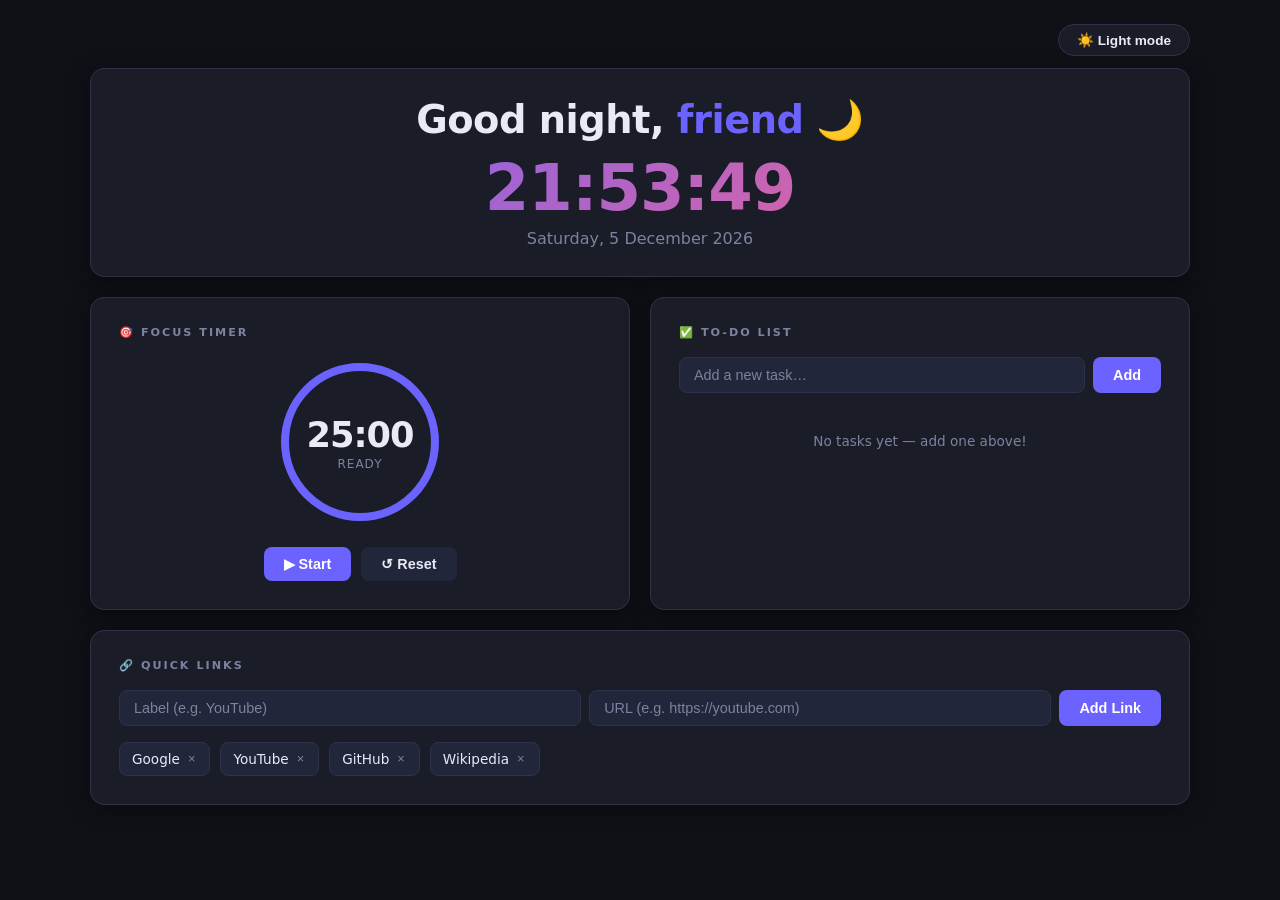
==== dashboard.html @ 4902b8ce "first commit" ====
<!DOCTYPE html>
<html lang="en">
<head>
  <meta charset="UTF-8" />
  <meta name="viewport" content="width=device-width, initial-scale=1.0" />
  <title>My Dashboard</title>
  <style>
    /* ─── Reset & Base ──────────────────────────────────────────── */
    *, *::before, *::after { box-sizing: border-box; margin: 0; padding: 0; }

    /* ─── Dark theme (default) ──────────────────────────────────── */
    :root {
      --bg:        #0f1117;
      --surface:   #1a1d27;
      --surface2:  #22263a;
      --border:    #2e3248;
      --accent:    #6c63ff;
      --accent2:   #ff6584;
      --text:      #e8eaf6;
      --text-mute: #7c82a0;
      --done:      #4caf50;
      --radius:    14px;
      --shadow:    0 4px 24px rgba(0,0,0,.45);
    }

    /* ─── Light theme ───────────────────────────────────────────── */
    [data-theme="light"] {
      --bg:        #f0f4f8;
      --surface:   #ffffff;
      --surface2:  #e8edf5;
      --border:    #d1d9e6;
      --accent:    #6c63ff;
      --accent2:   #ff6584;
      --text:      #1a202c;
      --text-mute: #718096;
      --done:      #38a169;
      --shadow:    0 4px 24px rgba(0,0,0,.10);
    }

    body {
      font-family: 'Segoe UI', system-ui, sans-serif;
      background: var(--bg);
      color: var(--text);
      min-height: 100vh;
      padding: 24px 16px 48px;
      transition: background .3s ease, color .3s ease;
    }

    /* ─── Layout ────────────────────────────────────────────────── */
    .grid {
      max-width: 1100px;
      margin: 0 auto;
      display: grid;
      grid-template-columns: 1fr 1fr;
      grid-template-rows: auto auto auto;
      gap: 20px;
    }

    /* ─── Theme Toggle Button ───────────────────────────────────── */
    .theme-toggle {
      display: flex;
      justify-content: flex-end;
      max-width: 1100px;
      margin: 0 auto 12px;
    }

    #btn-theme {
      cursor: pointer;
      background: var(--surface);
      border: 1px solid var(--border);
      border-radius: 999px;
      padding: 7px 18px;
      font-size: .85rem;
      font-weight: 600;
      color: var(--text);
      display: flex;
      align-items: center;
      gap: 7px;
      transition: background .2s, border-color .2s, color .2s;
    }

    #btn-theme:hover {
      border-color: var(--accent);
      color: var(--accent);
    }

    .card {
      background: var(--surface);
      border: 1px solid var(--border);
      border-radius: var(--radius);
      padding: 28px;
      box-shadow: var(--shadow);
      transition: background .3s ease, border-color .3s ease, box-shadow .3s ease;
    }

    /* greeting spans full width */
    .card--greeting { grid-column: 1 / -1; text-align: center; }

    /* links spans full width */
    .card--links { grid-column: 1 / -1; }

    /* ─── Greeting ──────────────────────────────────────────────── */
    #greeting-text {
      font-size: clamp(1.6rem, 4vw, 2.4rem);
      font-weight: 700;
      letter-spacing: -.5px;
    }

    #greeting-text span { color: var(--accent); }

    #time-display {
      font-size: clamp(2.4rem, 6vw, 4rem);
      font-weight: 800;
      letter-spacing: -1px;
      margin: 8px 0 4px;
      background: linear-gradient(135deg, var(--accent), var(--accent2));
      -webkit-background-clip: text;
      -webkit-text-fill-color: transparent;
      background-clip: text;
    }

    #date-display {
      font-size: 1rem;
      color: var(--text-mute);
    }

    /* ─── Focus Timer ───────────────────────────────────────────── */
    .card__title {
      font-size: .7rem;
      font-weight: 700;
      letter-spacing: 2px;
      text-transform: uppercase;
      color: var(--text-mute);
      margin-bottom: 18px;
    }

    .timer-ring {
      position: relative;
      width: 170px;
      height: 170px;
      margin: 0 auto 20px;
    }

    .timer-ring svg {
      transform: rotate(-90deg);
      width: 170px;
      height: 170px;
    }

    .timer-ring__bg { fill: none; stroke: var(--surface2); stroke-width: 8; }

    .timer-ring__progress {
      fill: none;
      stroke: var(--accent);
      stroke-width: 8;
      stroke-linecap: round;
      stroke-dasharray: 471;   /* 2π × 75 */
      stroke-dashoffset: 0;
      transition: stroke-dashoffset .5s linear, stroke .3s;
    }

    .timer-ring__label {
      position: absolute;
      inset: 0;
      display: flex;
      flex-direction: column;
      align-items: center;
      justify-content: center;
      gap: 2px;
    }

    #timer-display {
      font-size: 2.2rem;
      font-weight: 800;
      letter-spacing: -1px;
    }

    #timer-status {
      font-size: .75rem;
      color: var(--text-mute);
      letter-spacing: 1px;
      text-transform: uppercase;
    }

    .timer-btns {
      display: flex;
      gap: 10px;
      justify-content: center;
    }

    /* ─── Buttons ───────────────────────────────────────────────── */
    .btn {
      cursor: pointer;
      border: none;
      border-radius: 8px;
      padding: 9px 20px;
      font-size: .9rem;
      font-weight: 600;
      transition: opacity .15s, transform .1s;
    }
    .btn:active { transform: scale(.96); }
    .btn:hover  { opacity: .88; }

    .btn--primary { background: var(--accent); color: #fff; }
    .btn--ghost   { background: var(--surface2); color: var(--text); }
    .btn--danger  { background: #3a1f2e; color: var(--accent2); }

    /* ─── To-Do ─────────────────────────────────────────────────── */
    .todo-input-row {
      display: flex;
      gap: 8px;
      margin-bottom: 16px;
    }

    .input {
      flex: 1;
      background: var(--surface2);
      border: 1px solid var(--border);
      border-radius: 8px;
      padding: 9px 14px;
      color: var(--text);
      font-size: .9rem;
      outline: none;
      transition: border-color .2s, background .3s, color .3s;
    }
    .input:focus { border-color: var(--accent); }
    .input::placeholder { color: var(--text-mute); }

    #todo-list { list-style: none; display: flex; flex-direction: column; gap: 8px; }

    .todo-item {
      display: flex;
      align-items: center;
      gap: 10px;
      background: var(--surface2);
      border: 1px solid var(--border);
      border-radius: 8px;
      padding: 10px 12px;
      transition: opacity .2s, background .3s, border-color .3s;
    }

    .todo-item.done { opacity: .55; }

    .todo-cb {
      appearance: none;
      width: 18px; height: 18px;
      border: 2px solid var(--border);
      border-radius: 50%;
      cursor: pointer;
      flex-shrink: 0;
      transition: background .2s, border-color .2s;
      position: relative;
    }

    .todo-cb:checked {
      background: var(--done);
      border-color: var(--done);
    }
    .todo-cb:checked::after {
      content: '✓';
      position: absolute;
      top: 50%; left: 50%;
      transform: translate(-50%,-52%);
      font-size: 11px;
      color: #fff;
    }

    .todo-text {
      flex: 1;
      font-size: .9rem;
      word-break: break-word;
    }

    .done .todo-text { text-decoration: line-through; color: var(--text-mute); }

    .todo-edit-input {
      flex: 1;
      background: transparent;
      border: none;
      border-bottom: 1px solid var(--accent);
      color: var(--text);
      font-size: .9rem;
      outline: none;
      padding: 2px 4px;
    }

    .todo-actions { display: flex; gap: 6px; }

    .icon-btn {
      background: none;
      border: none;
      cursor: pointer;
      color: var(--text-mute);
      padding: 3px 5px;
      border-radius: 5px;
      font-size: .95rem;
      transition: color .15s, background .15s;
    }
    .icon-btn:hover { color: var(--text); background: var(--border); }
    .icon-btn.delete:hover { color: var(--accent2); }

    .todo-empty {
      text-align: center;
      color: var(--text-mute);
      font-size: .85rem;
      padding: 24px 0;
    }

    /* ─── Quick Links ───────────────────────────────────────────── */
    .links-add-row {
      display: flex;
      gap: 8px;
      flex-wrap: wrap;
      margin-bottom: 16px;
    }

    .links-add-row .input { min-width: 120px; }

    #links-grid {
      display: flex;
      flex-wrap: wrap;
      gap: 10px;
    }

    .link-chip {
      display: flex;
      align-items: center;
      gap: 6px;
      background: var(--surface2);
      border: 1px solid var(--border);
      border-radius: 8px;
      padding: 8px 12px;
      text-decoration: none;
      color: var(--text);
      font-size: .85rem;
      font-weight: 500;
      transition: border-color .2s, background .2s, color .3s;
      max-width: 180px;
    }

    .link-chip:hover { border-color: var(--accent); background: var(--surface); }

    .link-chip img {
      width: 16px; height: 16px;
      border-radius: 3px;
      flex-shrink: 0;
    }

    .link-chip span { overflow: hidden; text-overflow: ellipsis; white-space: nowrap; }

    .link-chip .del-link {
      margin-left: auto;
      background: none;
      border: none;
      color: var(--text-mute);
      cursor: pointer;
      font-size: .8rem;
      padding: 0 2px;
      border-radius: 3px;
      line-height: 1;
      flex-shrink: 0;
      transition: color .15s;
    }
    .link-chip .del-link:hover { color: var(--accent2); }

    .links-empty {
      color: var(--text-mute);
      font-size: .85rem;
    }

    /* ─── Responsive ────────────────────────────────────────────── */
    @media (max-width: 640px) {
      .grid { grid-template-columns: 1fr; }
      .card--greeting, .card--links { grid-column: 1; }
    }
  </style>
</head>
<body>

<!-- ── THEME TOGGLE ───────────────────────────────────────────── -->
<div class="theme-toggle">
  <button id="btn-theme">🌙 Dark mode</button>
</div>

<div class="grid">

  <!-- ── GREETING ───────────────────────────────────────────────── -->
  <div class="card card--greeting">
    <div id="greeting-text">Good morning, <span>friend</span> 👋</div>
    <div id="time-display">00:00:00</div>
    <div id="date-display">Loading...</div>
  </div>

  <!-- ── FOCUS TIMER ────────────────────────────────────────────── -->
  <div class="card card--timer">
    <div class="card__title">🎯 Focus Timer</div>
    <div class="timer-ring">
      <svg viewBox="0 0 170 170">
        <circle class="timer-ring__bg"       cx="85" cy="85" r="75"/>
        <circle class="timer-ring__progress" cx="85" cy="85" r="75" id="timer-progress"/>
      </svg>
      <div class="timer-ring__label">
        <div id="timer-display">25:00</div>
        <div id="timer-status">ready</div>
      </div>
    </div>
    <div class="timer-btns">
      <button class="btn btn--primary" id="btn-start">▶ Start</button>
      <button class="btn btn--ghost"   id="btn-reset">↺ Reset</button>
    </div>
  </div>

  <!-- ── TO-DO LIST ─────────────────────────────────────────────── -->
  <div class="card card--todo">
    <div class="card__title">✅ To-Do List</div>
    <div class="todo-input-row">
      <input class="input" id="todo-input" type="text" placeholder="Add a new task…" maxlength="120"/>
      <button class="btn btn--primary" id="btn-add-todo">Add</button>
    </div>
    <ul id="todo-list"></ul>
  </div>

  <!-- ── QUICK LINKS ────────────────────────────────────────────── -->
  <div class="card card--links">
    <div class="card__title">🔗 Quick Links</div>
    <div class="links-add-row">
      <input class="input" id="link-name" type="text"  placeholder="Label (e.g. YouTube)" maxlength="30"/>
      <input class="input" id="link-url"  type="url"   placeholder="URL (e.g. https://youtube.com)"/>
      <button class="btn btn--primary" id="btn-add-link">Add Link</button>
    </div>
    <div id="links-grid"></div>
  </div>

</div>

<script>
/* ════════════════════════════════════════════════════════════════
   LIGHT / DARK MODE
════════════════════════════════════════════════════════════════ */
(function () {
  const THEME_KEY = 'dashboard_theme';
  const btn       = document.getElementById('btn-theme');
  const root      = document.documentElement;

  // Apply saved preference (default: dark)
  const saved = localStorage.getItem(THEME_KEY) || 'dark';
  applyTheme(saved);

  btn.addEventListener('click', () => {
    const next = root.getAttribute('data-theme') === 'light' ? 'dark' : 'light';
    applyTheme(next);
    localStorage.setItem(THEME_KEY, next);
  });

  function applyTheme(theme) {
    root.setAttribute('data-theme', theme);
    btn.textContent = theme === 'light' ? '🌙 Dark mode' : '☀️ Light mode';
  }
})();


/* ════════════════════════════════════════════════════════════════
   GREETING & CLOCK
════════════════════════════════════════════════════════════════ */
function updateClock() {
  const now  = new Date();
  const h    = now.getHours();
  const pad  = n => String(n).padStart(2, '0');

  // Time
  document.getElementById('time-display').textContent =
    `${pad(h)}:${pad(now.getMinutes())}:${pad(now.getSeconds())}`;

  // Date
  const days   = ['Sunday','Monday','Tuesday','Wednesday','Thursday','Friday','Saturday'];
  const months = ['January','February','March','April','May','June',
                  'July','August','September','October','November','December'];
  document.getElementById('date-display').textContent =
    `${days[now.getDay()]}, ${now.getDate()} ${months[now.getMonth()]} ${now.getFullYear()}`;

  // Greeting
  let emoji, label;
  if      (h >= 5  && h < 12) { emoji = '🌅'; label = 'Good morning'; }
  else if (h >= 12 && h < 17) { emoji = '☀️'; label = 'Good afternoon'; }
  else if (h >= 17 && h < 21) { emoji = '🌇'; label = 'Good evening'; }
  else                         { emoji = '🌙'; label = 'Good night'; }

  document.getElementById('greeting-text').innerHTML =
    `${label}, <span>friend</span> ${emoji}`;
}
updateClock();
setInterval(updateClock, 1000);


/* ════════════════════════════════════════════════════════════════
   FOCUS TIMER
════════════════════════════════════════════════════════════════ */
const FOCUS_MINUTES = 25;
const TOTAL_SECS    = FOCUS_MINUTES * 60;
const CIRCUMFERENCE = 2 * Math.PI * 75; // ≈ 471.24

let timerInterval = null;
let secondsLeft   = TOTAL_SECS;
let running       = false;

const displayEl   = document.getElementById('timer-display');
const statusEl    = document.getElementById('timer-status');
const progressEl  = document.getElementById('timer-progress');
const btnStart    = document.getElementById('btn-start');
const btnReset    = document.getElementById('btn-reset');

progressEl.style.strokeDasharray  = CIRCUMFERENCE;
progressEl.style.strokeDashoffset = 0;

function renderTimer() {
  const m   = Math.floor(secondsLeft / 60);
  const s   = secondsLeft % 60;
  displayEl.textContent = `${String(m).padStart(2,'0')}:${String(s).padStart(2,'0')}`;

  const fraction = secondsLeft / TOTAL_SECS;
  progressEl.style.strokeDashoffset = CIRCUMFERENCE * (1 - fraction);

  // colour shift: accent → accent2 as time runs out
  if (fraction > .5)       progressEl.style.stroke = 'var(--accent)';
  else if (fraction > .2)  progressEl.style.stroke = '#f0b429';
  else                     progressEl.style.stroke = 'var(--accent2)';
}

function startTimer() {
  if (secondsLeft === 0) return;
  running = true;
  btnStart.textContent = '⏸ Pause';
  statusEl.textContent = 'focusing…';

  timerInterval = setInterval(() => {
    if (secondsLeft <= 0) {
      clearInterval(timerInterval);
      timerInterval = null;
      running = false;
      statusEl.textContent = 'done! 🎉';
      btnStart.textContent = '▶ Start';
      return;
    }
    secondsLeft--;
    renderTimer();
  }, 1000);
}

function pauseTimer() {
  clearInterval(timerInterval);
  timerInterval = null;
  running = false;
  btnStart.textContent = '▶ Resume';
  statusEl.textContent = 'paused';
}

function resetTimer() {
  clearInterval(timerInterval);
  timerInterval = null;
  running = false;
  secondsLeft = TOTAL_SECS;
  btnStart.textContent = '▶ Start';
  statusEl.textContent = 'ready';
  renderTimer();
}

btnStart.addEventListener('click', () => {
  if (running) pauseTimer(); else startTimer();
});
btnReset.addEventListener('click', resetTimer);

renderTimer();


/* ════════════════════════════════════════════════════════════════
   TO-DO LIST
════════════════════════════════════════════════════════════════ */
const TODO_KEY = 'dashboard_todos';

function loadTodos() {
  try { return JSON.parse(localStorage.getItem(TODO_KEY)) || []; }
  catch { return []; }
}

function saveTodos(todos) {
  localStorage.setItem(TODO_KEY, JSON.stringify(todos));
}

function renderTodos() {
  const todos   = loadTodos();
  const listEl  = document.getElementById('todo-list');
  listEl.innerHTML = '';

  if (todos.length === 0) {
    listEl.innerHTML = '<div class="todo-empty">No tasks yet — add one above!</div>';
    return;
  }

  todos.forEach((todo, idx) => {
    const li = document.createElement('li');
    li.className = 'todo-item' + (todo.done ? ' done' : '');

    // Checkbox
    const cb = document.createElement('input');
    cb.type = 'checkbox';
    cb.className = 'todo-cb';
    cb.checked = todo.done;
    cb.addEventListener('change', () => toggleTodo(idx));

    // Text span
    const span = document.createElement('span');
    span.className = 'todo-text';
    span.textContent = todo.text;

    // Actions
    const actions = document.createElement('div');
    actions.className = 'todo-actions';

    const editBtn = document.createElement('button');
    editBtn.className = 'icon-btn';
    editBtn.title = 'Edit';
    editBtn.textContent = '✏️';
    editBtn.addEventListener('click', () => startEdit(idx, li, span));

    const delBtn = document.createElement('button');
    delBtn.className = 'icon-btn delete';
    delBtn.title = 'Delete';
    delBtn.textContent = '🗑';
    delBtn.addEventListener('click', () => deleteTodo(idx));

    actions.appendChild(editBtn);
    actions.appendChild(delBtn);
    li.appendChild(cb);
    li.appendChild(span);
    li.appendChild(actions);
    listEl.appendChild(li);
  });
}

function addTodo() {
  const input = document.getElementById('todo-input');
  const text  = input.value.trim();
  if (!text) return;
  const todos = loadTodos();
  todos.push({ text, done: false });
  saveTodos(todos);
  input.value = '';
  renderTodos();
}

function toggleTodo(idx) {
  const todos = loadTodos();
  todos[idx].done = !todos[idx].done;
  saveTodos(todos);
  renderTodos();
}

function deleteTodo(idx) {
  const todos = loadTodos();
  todos.splice(idx, 1);
  saveTodos(todos);
  renderTodos();
}

function startEdit(idx, li, span) {
  const todos    = loadTodos();
  const editInput = document.createElement('input');
  editInput.type      = 'text';
  editInput.className = 'todo-edit-input';
  editInput.value     = todos[idx].text;
  editInput.maxLength = 120;

  li.replaceChild(editInput, span);
  editInput.focus();

  function commitEdit() {
    const val = editInput.value.trim();
    if (val) {
      todos[idx].text = val;
      saveTodos(todos);
    }
    renderTodos();
  }

  editInput.addEventListener('blur',  commitEdit);
  editInput.addEventListener('keydown', e => {
    if (e.key === 'Enter')  commitEdit();
    if (e.key === 'Escape') renderTodos();
  });
}

document.getElementById('btn-add-todo').addEventListener('click', addTodo);
document.getElementById('todo-input').addEventListener('keydown', e => {
  if (e.key === 'Enter') addTodo();
});

renderTodos();


/* ════════════════════════════════════════════════════════════════
   QUICK LINKS
════════════════════════════════════════════════════════════════ */
const LINKS_KEY = 'dashboard_links';

// Default links on first load
const DEFAULT_LINKS = [
  { name: 'Google',    url: 'https://google.com' },
  { name: 'YouTube',   url: 'https://youtube.com' },
  { name: 'GitHub',    url: 'https://github.com' },
  { name: 'Wikipedia', url: 'https://wikipedia.org' },
];

function loadLinks() {
  try {
    const stored = JSON.parse(localStorage.getItem(LINKS_KEY));
    if (stored) return stored;
    // seed defaults on first use
    localStorage.setItem(LINKS_KEY, JSON.stringify(DEFAULT_LINKS));
    return DEFAULT_LINKS;
  } catch { return []; }
}

function saveLinks(links) {
  localStorage.setItem(LINKS_KEY, JSON.stringify(links));
}

function faviconUrl(url) {
  try {
    const origin = new URL(url).origin;
    return `https://www.google.com/s2/favicons?sz=32&domain_url=${encodeURIComponent(origin)}`;
  } catch { return ''; }
}

function renderLinks() {
  const links  = loadLinks();
  const grid   = document.getElementById('links-grid');
  grid.innerHTML = '';

  if (links.length === 0) {
    grid.innerHTML = '<span class="links-empty">No links yet — add one above!</span>';
    return;
  }

  links.forEach((link, idx) => {
    const a = document.createElement('a');
    a.className  = 'link-chip';
    a.href       = link.url;
    a.target     = '_blank';
    a.rel        = 'noopener noreferrer';

    const favicon = document.createElement('img');
    favicon.src   = faviconUrl(link.url);
    favicon.alt   = '';
    favicon.onerror = () => { favicon.style.display = 'none'; };

    const label = document.createElement('span');
    label.textContent = link.name;

    const del = document.createElement('button');
    del.className   = 'del-link';
    del.title       = 'Remove link';
    del.textContent = '×';
    del.addEventListener('click', e => {
      e.preventDefault();
      e.stopPropagation();
      deleteLink(idx);
    });

    a.appendChild(favicon);
    a.appendChild(label);
    a.appendChild(del);
    grid.appendChild(a);
  });
}

function addLink() {
  const nameEl = document.getElementById('link-name');
  const urlEl  = document.getElementById('link-url');
  let   name   = nameEl.value.trim();
  let   url    = urlEl.value.trim();

  if (!url) return;

  // auto-prepend https:// if missing
  if (!/^https?:\/\//i.test(url)) url = 'https://' + url;

  // validate URL
  try { new URL(url); } catch { urlEl.focus(); return; }

  if (!name) {
    try { name = new URL(url).hostname.replace(/^www\./, ''); }
    catch { name = url; }
  }

  const links = loadLinks();
  links.push({ name, url });
  saveLinks(links);
  nameEl.value = '';
  urlEl.value  = '';
  renderLinks();
}

function deleteLink(idx) {
  const links = loadLinks();
  links.splice(idx, 1);
  saveLinks(links);
  renderLinks();
}

document.getElementById('btn-add-link').addEventListener('click', addLink);
document.getElementById('link-url').addEventListener('keydown', e => {
  if (e.key === 'Enter') addLink();
});

renderLinks();
</script>
</body>
</html>
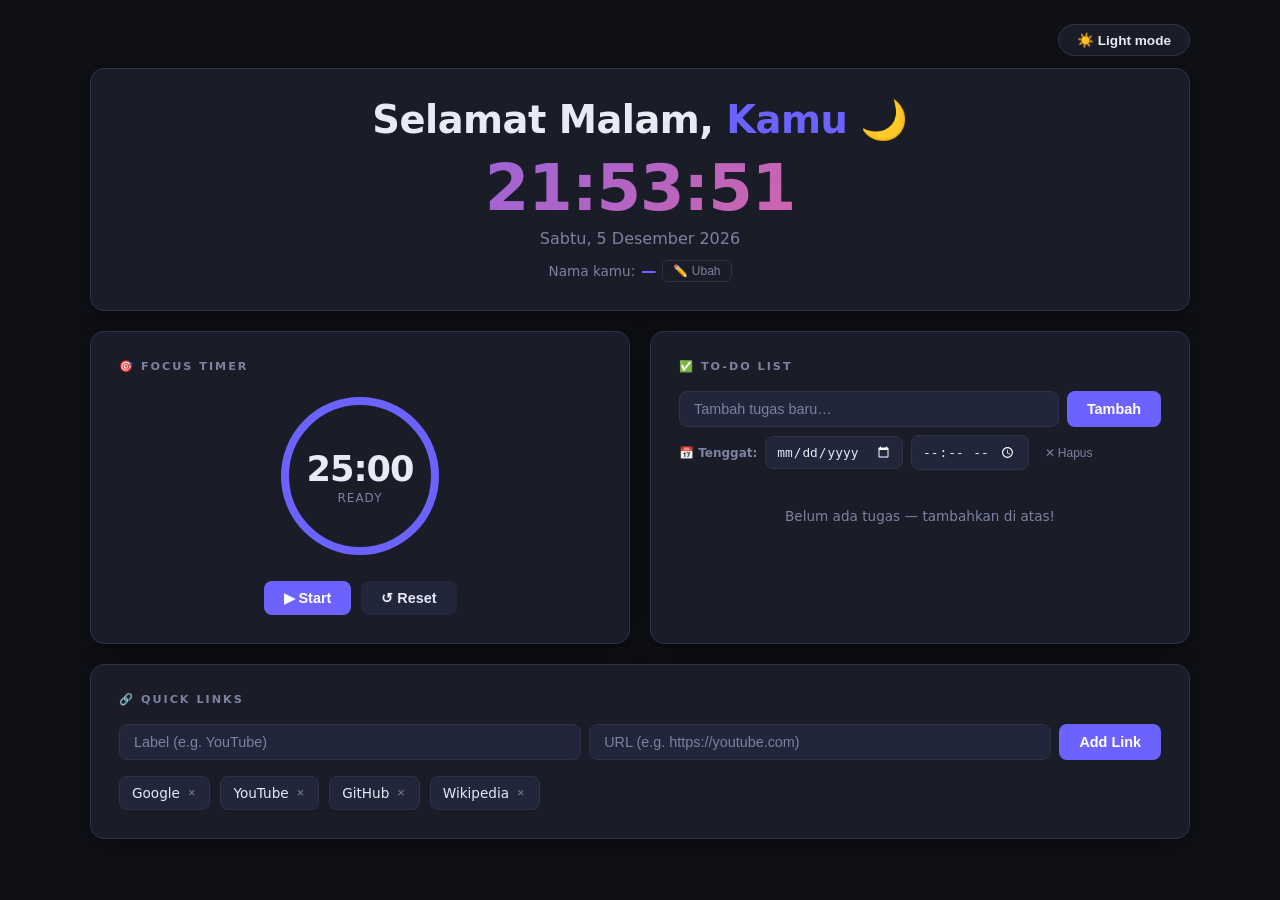
==== commit 4f3a37b9: "Add files via upload" ====
--- a/dashboard.html
+++ b/dashboard.html
@@ -108,6 +108,100 @@
 
     #greeting-text span { color: var(--accent); }
 
+    /* ─── Name editor ───────────────────────────────────────────── */
+    #name-edit-area {
+      display: flex;
+      align-items: center;
+      justify-content: center;
+      gap: 8px;
+      margin-top: 12px;
+      flex-wrap: wrap;
+    }
+
+    #name-display-wrap {
+      display: inline-flex;
+      align-items: center;
+      gap: 6px;
+      font-size: .85rem;
+      color: var(--text-mute);
+    }
+
+    #name-display-wrap strong {
+      color: var(--accent);
+      font-size: .95rem;
+    }
+
+    #btn-edit-name {
+      background: none;
+      border: 1px solid var(--border);
+      border-radius: 6px;
+      color: var(--text-mute);
+      font-size: .75rem;
+      padding: 3px 10px;
+      cursor: pointer;
+      transition: border-color .2s, color .2s;
+    }
+
+    #btn-edit-name:hover {
+      border-color: var(--accent);
+      color: var(--accent);
+    }
+
+    #name-form {
+      display: none;
+      align-items: center;
+      gap: 8px;
+      flex-wrap: wrap;
+      justify-content: center;
+    }
+
+    #name-form.visible { display: flex; }
+
+    #name-input-field {
+      background: var(--surface2);
+      border: 1px solid var(--accent);
+      border-radius: 8px;
+      padding: 7px 14px;
+      color: var(--text);
+      font-size: .9rem;
+      outline: none;
+      width: 200px;
+      transition: background .3s, color .3s;
+    }
+
+    #name-input-field::placeholder { color: var(--text-mute); }
+
+    #btn-save-name {
+      background: var(--accent);
+      border: none;
+      border-radius: 8px;
+      color: #fff;
+      padding: 7px 16px;
+      font-size: .85rem;
+      font-weight: 600;
+      cursor: pointer;
+      transition: opacity .15s;
+    }
+
+    #btn-save-name:hover { opacity: .85; }
+
+    #btn-cancel-name {
+      background: var(--surface2);
+      border: 1px solid var(--border);
+      border-radius: 8px;
+      color: var(--text-mute);
+      padding: 7px 14px;
+      font-size: .85rem;
+      font-weight: 600;
+      cursor: pointer;
+      transition: border-color .2s, color .2s;
+    }
+
+    #btn-cancel-name:hover {
+      border-color: var(--accent2);
+      color: var(--accent2);
+    }
+
     #time-display {
       font-size: clamp(2.4rem, 6vw, 4rem);
       font-weight: 800;
@@ -209,8 +303,55 @@
     .todo-input-row {
       display: flex;
       gap: 8px;
-      margin-bottom: 16px;
-    }
+      margin-bottom: 8px;
+    }
+
+    /* Baris tanggal & waktu di bawah input utama */
+    .todo-datetime-row {
+      display: flex;
+      gap: 8px;
+      align-items: center;
+      margin-bottom: 14px;
+      flex-wrap: wrap;
+    }
+
+    .todo-datetime-row label {
+      font-size: .75rem;
+      color: var(--text-mute);
+      font-weight: 600;
+      white-space: nowrap;
+    }
+
+    .input-date, .input-time {
+      background: var(--surface2);
+      border: 1px solid var(--border);
+      border-radius: 8px;
+      padding: 7px 10px;
+      color: var(--text);
+      font-size: .8rem;
+      outline: none;
+      cursor: pointer;
+      transition: border-color .2s, background .3s, color .3s;
+      /* Chromium date picker color fix */
+      color-scheme: dark;
+    }
+    [data-theme="light"] .input-date,
+    [data-theme="light"] .input-time { color-scheme: light; }
+
+    .input-date:focus, .input-time:focus { border-color: var(--accent); }
+
+    .btn-clear-dt {
+      background: none;
+      border: none;
+      color: var(--text-mute);
+      font-size: .75rem;
+      cursor: pointer;
+      padding: 4px 8px;
+      border-radius: 6px;
+      transition: color .15s, background .15s;
+      white-space: nowrap;
+    }
+    .btn-clear-dt:hover { color: var(--accent2); background: rgba(255,101,132,.1); }
 
     .input {
       flex: 1;
@@ -304,6 +445,74 @@
       color: var(--text-mute);
       font-size: .85rem;
       padding: 24px 0;
+    }
+
+    /* ─── Deadline badge di dalam item tugas ────────────────────── */
+    .todo-body {
+      flex: 1;
+      display: flex;
+      flex-direction: column;
+      gap: 3px;
+      min-width: 0;
+    }
+
+    .todo-deadline {
+      display: inline-flex;
+      align-items: center;
+      gap: 4px;
+      font-size: .72rem;
+      font-weight: 600;
+      padding: 2px 8px;
+      border-radius: 5px;
+      width: fit-content;
+    }
+
+    /* Status warna deadline */
+    .deadline--ok {
+      background: rgba(108,99,255,.13);
+      color: var(--accent);
+    }
+
+    .deadline--soon {           /* < 24 jam lagi */
+      background: rgba(240,180,41,.15);
+      color: #f0b429;
+    }
+
+    .deadline--overdue {        /* sudah lewat */
+      background: rgba(255,101,132,.15);
+      color: var(--accent2);
+    }
+
+    .deadline--done {           /* selesai */
+      background: rgba(76,175,80,.12);
+      color: var(--done);
+      text-decoration: line-through;
+    }
+
+    /* ─── Duplicate warning ─────────────────────────────────────── */
+    .todo-dup-msg {
+      display: none;              /* hidden until needed               */
+      align-items: center;
+      gap: 7px;
+      background: rgba(255, 101, 132, .12);
+      border: 1px solid var(--accent2);
+      border-radius: 8px;
+      padding: 8px 14px;
+      margin-bottom: 12px;
+      font-size: .82rem;
+      font-weight: 600;
+      color: var(--accent2);
+      animation: shakeX .35s ease;
+    }
+
+    .todo-dup-msg.visible { display: flex; }
+
+    @keyframes shakeX {
+      0%,100% { transform: translateX(0); }
+      20%      { transform: translateX(-6px); }
+      40%      { transform: translateX(6px); }
+      60%      { transform: translateX(-4px); }
+      80%      { transform: translateX(4px); }
     }
 
     /* ─── Quick Links ───────────────────────────────────────────── */
@@ -386,9 +595,32 @@
 
   <!-- ── GREETING ───────────────────────────────────────────────── -->
   <div class="card card--greeting">
-    <div id="greeting-text">Good morning, <span>friend</span> 👋</div>
+    <div id="greeting-text">Loading... 👋</div>
     <div id="time-display">00:00:00</div>
     <div id="date-display">Loading...</div>
+
+    <!-- Name editor -->
+    <div id="name-edit-area">
+      <!-- Display state -->
+      <div id="name-display-wrap">
+        <span id="name-display-label">Nama kamu:</span>
+        <strong id="name-display-val">—</strong>
+        <button id="btn-edit-name">✏️ Ubah</button>
+      </div>
+
+      <!-- Edit form (hidden by default) -->
+      <div id="name-form">
+        <input
+          type="text"
+          id="name-input-field"
+          placeholder="Masukkan namamu…"
+          maxlength="32"
+          autocomplete="off"
+        />
+        <button id="btn-save-name">Simpan</button>
+        <button id="btn-cancel-name">Batal</button>
+      </div>
+    </div>
   </div>
 
   <!-- ── FOCUS TIMER ────────────────────────────────────────────── -->
@@ -414,9 +646,18 @@
   <div class="card card--todo">
     <div class="card__title">✅ To-Do List</div>
     <div class="todo-input-row">
-      <input class="input" id="todo-input" type="text" placeholder="Add a new task…" maxlength="120"/>
-      <button class="btn btn--primary" id="btn-add-todo">Add</button>
+      <input class="input" id="todo-input" type="text" placeholder="Tambah tugas baru…" maxlength="120" autocomplete="off"/>
+      <button class="btn btn--primary" id="btn-add-todo">Tambah</button>
     </div>
+    <!-- Baris tanggal & waktu deadline (opsional) -->
+    <div class="todo-datetime-row">
+      <label for="todo-date">📅 Tenggat:</label>
+      <input class="input-date" type="date" id="todo-date" aria-label="Tanggal tenggat tugas"/>
+      <input class="input-time" type="time" id="todo-time" aria-label="Jam tenggat tugas"/>
+      <button class="btn-clear-dt" id="btn-clear-dt" title="Hapus tanggal & waktu">✕ Hapus</button>
+    </div>
+    <!-- Pesan duplikat (tersembunyi secara default) -->
+    <div id="todo-dup-msg" class="todo-dup-msg" role="alert" aria-live="assertive"></div>
     <ul id="todo-list"></ul>
   </div>
 
@@ -462,6 +703,12 @@
 /* ════════════════════════════════════════════════════════════════
    GREETING & CLOCK
 ════════════════════════════════════════════════════════════════ */
+
+const NAME_KEY = 'dashboard_username';
+
+// Load saved name or default to empty string
+let currentName = localStorage.getItem(NAME_KEY) || '';
+
 function updateClock() {
   const now  = new Date();
   const h    = now.getHours();
@@ -472,22 +719,73 @@
     `${pad(h)}:${pad(now.getMinutes())}:${pad(now.getSeconds())}`;
 
   // Date
-  const days   = ['Sunday','Monday','Tuesday','Wednesday','Thursday','Friday','Saturday'];
-  const months = ['January','February','March','April','May','June',
-                  'July','August','September','October','November','December'];
+  const days   = ['Minggu','Senin','Selasa','Rabu','Kamis','Jumat','Sabtu'];
+  const months = ['Januari','Februari','Maret','April','Mei','Juni',
+                  'Juli','Agustus','September','Oktober','November','Desember'];
   document.getElementById('date-display').textContent =
     `${days[now.getDay()]}, ${now.getDate()} ${months[now.getMonth()]} ${now.getFullYear()}`;
 
   // Greeting
   let emoji, label;
-  if      (h >= 5  && h < 12) { emoji = '🌅'; label = 'Good morning'; }
-  else if (h >= 12 && h < 17) { emoji = '☀️'; label = 'Good afternoon'; }
-  else if (h >= 17 && h < 21) { emoji = '🌇'; label = 'Good evening'; }
-  else                         { emoji = '🌙'; label = 'Good night'; }
-
+  if      (h >= 5  && h < 12) { emoji = '🌅'; label = 'Selamat Pagi'; }
+  else if (h >= 12 && h < 15) { emoji = '☀️'; label = 'Selamat Siang'; }
+  else if (h >= 15 && h < 18) { emoji = '🌇'; label = 'Selamat Sore'; }
+  else                         { emoji = '🌙'; label = 'Selamat Malam'; }
+
+  const displayName = currentName || 'Kamu';
   document.getElementById('greeting-text').innerHTML =
-    `${label}, <span>friend</span> ${emoji}`;
-}
+    `${label}, <span>${displayName}</span> ${emoji}`;
+}
+
+/** Sync the "Nama kamu: <strong>..." label under the greeting */
+function updateNameDisplay() {
+  const val = document.getElementById('name-display-val');
+  val.textContent = currentName || '—';
+}
+
+/** Open the name edit form */
+function openNameForm() {
+  document.getElementById('name-display-wrap').style.display = 'none';
+  const form = document.getElementById('name-form');
+  form.classList.add('visible');
+  const input = document.getElementById('name-input-field');
+  input.value = currentName;
+  input.focus();
+  input.select();
+}
+
+/** Close the name edit form (without saving) */
+function closeNameForm() {
+  document.getElementById('name-form').classList.remove('visible');
+  document.getElementById('name-display-wrap').style.display = '';
+}
+
+/** Save the name and close the form */
+function saveName() {
+  const input = document.getElementById('name-input-field');
+  const val   = input.value.trim();
+  currentName = val;
+  if (val) {
+    localStorage.setItem(NAME_KEY, val);
+  } else {
+    localStorage.removeItem(NAME_KEY);
+  }
+  closeNameForm();
+  updateNameDisplay();
+  updateClock(); // refresh greeting immediately
+}
+
+// Wire up name editor buttons
+document.getElementById('btn-edit-name').addEventListener('click', openNameForm);
+document.getElementById('btn-save-name').addEventListener('click', saveName);
+document.getElementById('btn-cancel-name').addEventListener('click', closeNameForm);
+document.getElementById('name-input-field').addEventListener('keydown', e => {
+  if (e.key === 'Enter')  saveName();
+  if (e.key === 'Escape') closeNameForm();
+});
+
+// Initial render
+updateNameDisplay();
 updateClock();
 setInterval(updateClock, 1000);
 
@@ -586,13 +884,58 @@
   localStorage.setItem(TODO_KEY, JSON.stringify(todos));
 }
 
+/* ── Helpers deadline ──────────────────────────────────────────── */
+
+/**
+ * Bangun ISO-8601 string dari date + time string.
+ * Mengembalikan null jika date kosong.
+ */
+function buildDeadline(dateVal, timeVal) {
+  if (!dateVal) return null;
+  // Jika tidak ada waktu, pakai 23:59 sebagai default
+  const t = timeVal || '23:59';
+  return new Date(`${dateVal}T${t}`).toISOString();
+}
+
+/**
+ * Format deadline menjadi teks yang ramah dibaca.
+ * Mengembalikan objek { text, cls } untuk label & CSS class.
+ */
+function formatDeadline(isoString, done) {
+  if (!isoString) return null;
+
+  const deadline = new Date(isoString);
+  const now      = new Date();
+  const diffMs   = deadline - now;
+  const diffMin  = Math.floor(diffMs / 60000);
+
+  const pad  = n => String(n).padStart(2, '0');
+  const days = ['Min','Sen','Sel','Rab','Kam','Jum','Sab'];
+  const mons = ['Jan','Feb','Mar','Apr','Mei','Jun','Jul','Ags','Sep','Okt','Nov','Des'];
+
+  const dateStr = `${days[deadline.getDay()]}, ${deadline.getDate()} ${mons[deadline.getMonth()]} ${deadline.getFullYear()}`;
+  const timeStr = `${pad(deadline.getHours())}:${pad(deadline.getMinutes())}`;
+  const full    = `${dateStr} ${timeStr}`;
+
+  if (done)         return { text: `✅ ${full}`, cls: 'deadline--done' };
+  if (diffMs < 0)   return { text: `⛔ Lewat: ${full}`, cls: 'deadline--overdue' };
+  if (diffMin < 60) return { text: `⚡ ${diffMin} menit lagi — ${timeStr}`, cls: 'deadline--soon' };
+  if (diffMin < 1440) {
+    const h = Math.floor(diffMin / 60), m = diffMin % 60;
+    return { text: `⏰ ${h}j ${m}m lagi — ${timeStr}`, cls: 'deadline--soon' };
+  }
+  return { text: `📅 ${full}`, cls: 'deadline--ok' };
+}
+
+/* ── Render ─────────────────────────────────────────────────────── */
+
 function renderTodos() {
-  const todos   = loadTodos();
-  const listEl  = document.getElementById('todo-list');
+  const todos  = loadTodos();
+  const listEl = document.getElementById('todo-list');
   listEl.innerHTML = '';
 
   if (todos.length === 0) {
-    listEl.innerHTML = '<div class="todo-empty">No tasks yet — add one above!</div>';
+    listEl.innerHTML = '<div class="todo-empty">Belum ada tugas — tambahkan di atas!</div>';
     return;
   }
 
@@ -600,51 +943,101 @@
     const li = document.createElement('li');
     li.className = 'todo-item' + (todo.done ? ' done' : '');
 
-    // Checkbox
+    /* Checkbox */
     const cb = document.createElement('input');
     cb.type = 'checkbox';
     cb.className = 'todo-cb';
     cb.checked = todo.done;
     cb.addEventListener('change', () => toggleTodo(idx));
 
-    // Text span
+    /* Body: teks + deadline badge */
+    const body = document.createElement('div');
+    body.className = 'todo-body';
+
     const span = document.createElement('span');
-    span.className = 'todo-text';
+    span.className   = 'todo-text';
     span.textContent = todo.text;
-
-    // Actions
+    body.appendChild(span);
+
+    // Deadline badge (hanya jika ada)
+    const dl = formatDeadline(todo.deadline, todo.done);
+    if (dl) {
+      const badge = document.createElement('span');
+      badge.className   = `todo-deadline ${dl.cls}`;
+      badge.textContent = dl.text;
+      body.appendChild(badge);
+    }
+
+    /* Actions */
     const actions = document.createElement('div');
     actions.className = 'todo-actions';
 
     const editBtn = document.createElement('button');
     editBtn.className = 'icon-btn';
-    editBtn.title = 'Edit';
+    editBtn.title     = 'Edit tugas';
     editBtn.textContent = '✏️';
-    editBtn.addEventListener('click', () => startEdit(idx, li, span));
+    editBtn.addEventListener('click', () => startEdit(idx, li, span, body));
 
     const delBtn = document.createElement('button');
-    delBtn.className = 'icon-btn delete';
-    delBtn.title = 'Delete';
+    delBtn.className  = 'icon-btn delete';
+    delBtn.title      = 'Hapus tugas';
     delBtn.textContent = '🗑';
     delBtn.addEventListener('click', () => deleteTodo(idx));
 
     actions.appendChild(editBtn);
     actions.appendChild(delBtn);
+
     li.appendChild(cb);
-    li.appendChild(span);
+    li.appendChild(body);
     li.appendChild(actions);
     listEl.appendChild(li);
   });
 }
 
+/* Auto-refresh deadline badge setiap menit */
+setInterval(renderTodos, 60000);
+
+/* ── CRUD ───────────────────────────────────────────────────────── */
+
 function addTodo() {
-  const input = document.getElementById('todo-input');
-  const text  = input.value.trim();
+  const input   = document.getElementById('todo-input');
+  const dupMsg  = document.getElementById('todo-dup-msg');
+  const text    = input.value.trim();
+
   if (!text) return;
+
   const todos = loadTodos();
-  todos.push({ text, done: false });
+
+  // Cek duplikat (case-insensitive)
+  const isDuplicate = todos.some(
+    t => t.text.trim().toLowerCase() === text.toLowerCase()
+  );
+
+  if (isDuplicate) {
+    dupMsg.textContent = `⚠️ Tugas "${text}" sudah ada dalam daftar!`;
+    dupMsg.classList.remove('visible');
+    void dupMsg.offsetWidth;
+    dupMsg.classList.add('visible');
+    input.focus();
+    input.select();
+    clearTimeout(dupMsg._hideTimer);
+    dupMsg._hideTimer = setTimeout(() => dupMsg.classList.remove('visible'), 3000);
+    return;
+  }
+
+  dupMsg.classList.remove('visible');
+
+  // Ambil nilai deadline dari input
+  const dateVal = document.getElementById('todo-date').value;
+  const timeVal = document.getElementById('todo-time').value;
+  const deadline = buildDeadline(dateVal, timeVal);
+
+  todos.push({ text, done: false, deadline });
   saveTodos(todos);
   input.value = '';
+  // Kosongkan input datetime setelah tambah
+  document.getElementById('todo-date').value = '';
+  document.getElementById('todo-time').value = '';
   renderTodos();
 }
 
@@ -662,36 +1055,94 @@
   renderTodos();
 }
 
-function startEdit(idx, li, span) {
-  const todos    = loadTodos();
+function startEdit(idx, li, span, body) {
+  const todos = loadTodos();
+  const todo  = todos[idx];
+
+  /* ── Ganti span teks dengan input teks ── */
   const editInput = document.createElement('input');
   editInput.type      = 'text';
   editInput.className = 'todo-edit-input';
-  editInput.value     = todos[idx].text;
+  editInput.value     = todo.text;
   editInput.maxLength = 120;
-
-  li.replaceChild(editInput, span);
+  body.replaceChild(editInput, span);
+
+  /* ── Tambahkan row edit deadline ── */
+  const dtRow = document.createElement('div');
+  dtRow.style.cssText = 'display:flex;gap:6px;align-items:center;flex-wrap:wrap;margin-top:4px;';
+
+  const isoToDateVal = iso => iso ? iso.slice(0, 10) : '';
+  const isoToTimeVal = iso => iso ? iso.slice(11, 16) : '';
+
+  const dateEdit = document.createElement('input');
+  dateEdit.type        = 'date';
+  dateEdit.className   = 'input-date';
+  dateEdit.value       = isoToDateVal(todo.deadline);
+  dateEdit.placeholder = 'Tanggal';
+
+  const timeEdit = document.createElement('input');
+  timeEdit.type      = 'time';
+  timeEdit.className = 'input-time';
+  timeEdit.value     = isoToTimeVal(todo.deadline);
+
+  const clearDtBtn = document.createElement('button');
+  clearDtBtn.type        = 'button';
+  clearDtBtn.className   = 'btn-clear-dt';
+  clearDtBtn.textContent = '✕';
+  clearDtBtn.title       = 'Hapus tenggat';
+  clearDtBtn.addEventListener('click', () => {
+    dateEdit.value = '';
+    timeEdit.value = '';
+  });
+
+  dtRow.appendChild(dateEdit);
+  dtRow.appendChild(timeEdit);
+  dtRow.appendChild(clearDtBtn);
+  body.appendChild(dtRow);
+
   editInput.focus();
 
   function commitEdit() {
     const val = editInput.value.trim();
     if (val) {
-      todos[idx].text = val;
+      todos[idx].text     = val;
+      todos[idx].deadline = buildDeadline(dateEdit.value, timeEdit.value);
       saveTodos(todos);
     }
     renderTodos();
   }
 
-  editInput.addEventListener('blur',  commitEdit);
   editInput.addEventListener('keydown', e => {
-    if (e.key === 'Enter')  commitEdit();
-    if (e.key === 'Escape') renderTodos();
+    if (e.key === 'Enter')  { commitEdit(); }
+    if (e.key === 'Escape') { renderTodos(); }
   });
-}
+
+  // Simpan saat blur dari kedua field datetime
+  dateEdit.addEventListener('change', () => {});
+  timeEdit.addEventListener('change', () => {});
+
+  // Simpan saat klik di luar area edit
+  li.querySelector('.icon-btn').addEventListener('click', commitEdit, { once: true });
+}
+
+/* ── Event listeners ─────────────────────────────────────────────── */
 
 document.getElementById('btn-add-todo').addEventListener('click', addTodo);
 document.getElementById('todo-input').addEventListener('keydown', e => {
   if (e.key === 'Enter') addTodo();
+});
+// Sembunyikan peringatan duplikat saat pengguna mulai mengetik
+document.getElementById('todo-input').addEventListener('input', () => {
+  const dupMsg = document.getElementById('todo-dup-msg');
+  if (dupMsg.classList.contains('visible')) {
+    dupMsg.classList.remove('visible');
+    clearTimeout(dupMsg._hideTimer);
+  }
+});
+// Tombol hapus tanggal & waktu
+document.getElementById('btn-clear-dt').addEventListener('click', () => {
+  document.getElementById('todo-date').value = '';
+  document.getElementById('todo-time').value = '';
 });
 
 renderTodos();
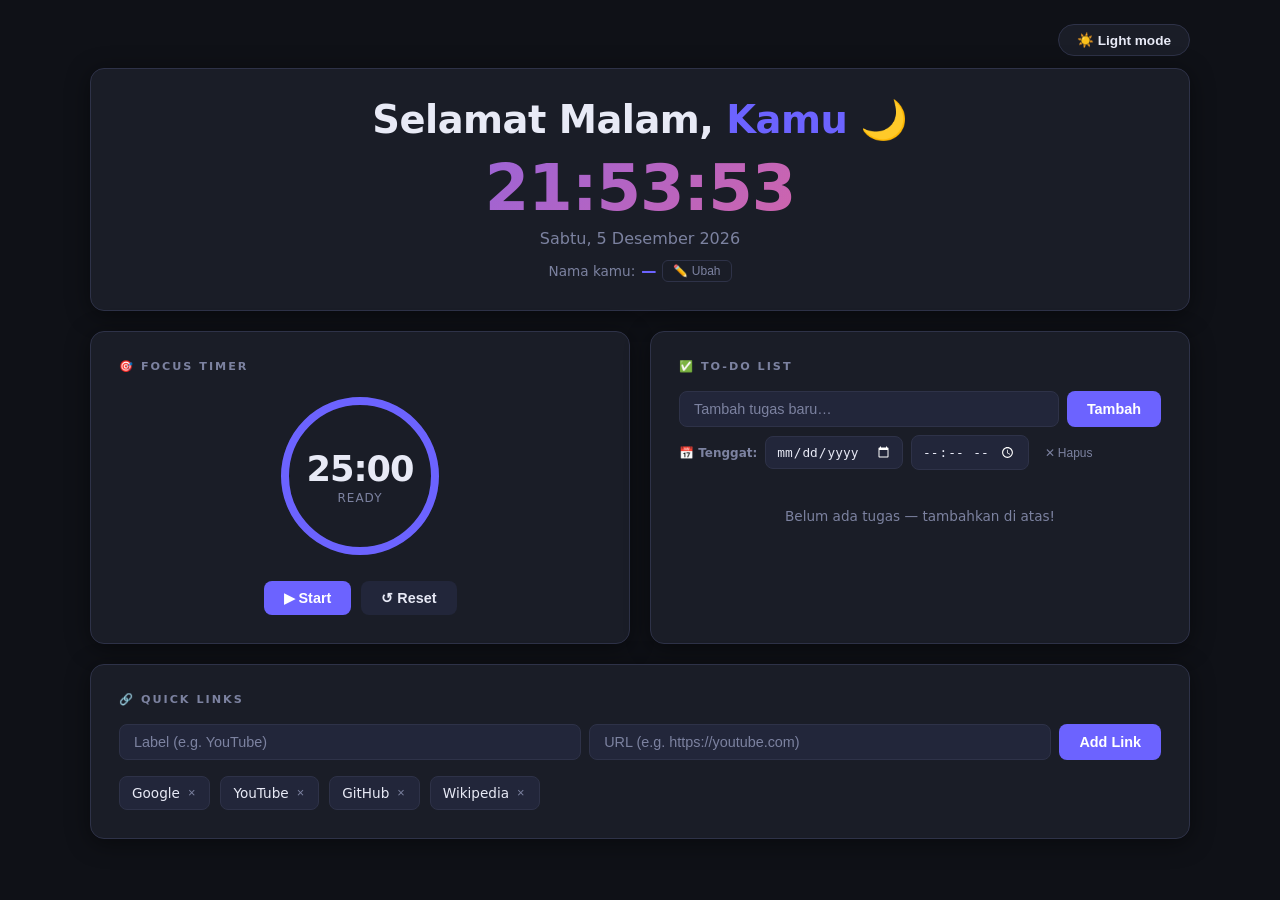
==== commit 2f27c1e2: "Add files via upload" ====
--- a/dashboard.html
+++ b/dashboard.html
@@ -1,1269 +1,1269 @@
-<!DOCTYPE html>
-<html lang="en">
-<head>
-  <meta charset="UTF-8" />
-  <meta name="viewport" content="width=device-width, initial-scale=1.0" />
-  <title>My Dashboard</title>
-  <style>
-    /* ─── Reset & Base ──────────────────────────────────────────── */
-    *, *::before, *::after { box-sizing: border-box; margin: 0; padding: 0; }
-
-    /* ─── Dark theme (default) ──────────────────────────────────── */
-    :root {
-      --bg:        #0f1117;
-      --surface:   #1a1d27;
-      --surface2:  #22263a;
-      --border:    #2e3248;
-      --accent:    #6c63ff;
-      --accent2:   #ff6584;
-      --text:      #e8eaf6;
-      --text-mute: #7c82a0;
-      --done:      #4caf50;
-      --radius:    14px;
-      --shadow:    0 4px 24px rgba(0,0,0,.45);
-    }
-
-    /* ─── Light theme ───────────────────────────────────────────── */
-    [data-theme="light"] {
-      --bg:        #f0f4f8;
-      --surface:   #ffffff;
-      --surface2:  #e8edf5;
-      --border:    #d1d9e6;
-      --accent:    #6c63ff;
-      --accent2:   #ff6584;
-      --text:      #1a202c;
-      --text-mute: #718096;
-      --done:      #38a169;
-      --shadow:    0 4px 24px rgba(0,0,0,.10);
-    }
-
-    body {
-      font-family: 'Segoe UI', system-ui, sans-serif;
-      background: var(--bg);
-      color: var(--text);
-      min-height: 100vh;
-      padding: 24px 16px 48px;
-      transition: background .3s ease, color .3s ease;
-    }
-
-    /* ─── Layout ────────────────────────────────────────────────── */
-    .grid {
-      max-width: 1100px;
-      margin: 0 auto;
-      display: grid;
-      grid-template-columns: 1fr 1fr;
-      grid-template-rows: auto auto auto;
-      gap: 20px;
-    }
-
-    /* ─── Theme Toggle Button ───────────────────────────────────── */
-    .theme-toggle {
-      display: flex;
-      justify-content: flex-end;
-      max-width: 1100px;
-      margin: 0 auto 12px;
-    }
-
-    #btn-theme {
-      cursor: pointer;
-      background: var(--surface);
-      border: 1px solid var(--border);
-      border-radius: 999px;
-      padding: 7px 18px;
-      font-size: .85rem;
-      font-weight: 600;
-      color: var(--text);
-      display: flex;
-      align-items: center;
-      gap: 7px;
-      transition: background .2s, border-color .2s, color .2s;
-    }
-
-    #btn-theme:hover {
-      border-color: var(--accent);
-      color: var(--accent);
-    }
-
-    .card {
-      background: var(--surface);
-      border: 1px solid var(--border);
-      border-radius: var(--radius);
-      padding: 28px;
-      box-shadow: var(--shadow);
-      transition: background .3s ease, border-color .3s ease, box-shadow .3s ease;
-    }
-
-    /* greeting spans full width */
-    .card--greeting { grid-column: 1 / -1; text-align: center; }
-
-    /* links spans full width */
-    .card--links { grid-column: 1 / -1; }
-
-    /* ─── Greeting ──────────────────────────────────────────────── */
-    #greeting-text {
-      font-size: clamp(1.6rem, 4vw, 2.4rem);
-      font-weight: 700;
-      letter-spacing: -.5px;
-    }
-
-    #greeting-text span { color: var(--accent); }
-
-    /* ─── Name editor ───────────────────────────────────────────── */
-    #name-edit-area {
-      display: flex;
-      align-items: center;
-      justify-content: center;
-      gap: 8px;
-      margin-top: 12px;
-      flex-wrap: wrap;
-    }
-
-    #name-display-wrap {
-      display: inline-flex;
-      align-items: center;
-      gap: 6px;
-      font-size: .85rem;
-      color: var(--text-mute);
-    }
-
-    #name-display-wrap strong {
-      color: var(--accent);
-      font-size: .95rem;
-    }
-
-    #btn-edit-name {
-      background: none;
-      border: 1px solid var(--border);
-      border-radius: 6px;
-      color: var(--text-mute);
-      font-size: .75rem;
-      padding: 3px 10px;
-      cursor: pointer;
-      transition: border-color .2s, color .2s;
-    }
-
-    #btn-edit-name:hover {
-      border-color: var(--accent);
-      color: var(--accent);
-    }
-
-    #name-form {
-      display: none;
-      align-items: center;
-      gap: 8px;
-      flex-wrap: wrap;
-      justify-content: center;
-    }
-
-    #name-form.visible { display: flex; }
-
-    #name-input-field {
-      background: var(--surface2);
-      border: 1px solid var(--accent);
-      border-radius: 8px;
-      padding: 7px 14px;
-      color: var(--text);
-      font-size: .9rem;
-      outline: none;
-      width: 200px;
-      transition: background .3s, color .3s;
-    }
-
-    #name-input-field::placeholder { color: var(--text-mute); }
-
-    #btn-save-name {
-      background: var(--accent);
-      border: none;
-      border-radius: 8px;
-      color: #fff;
-      padding: 7px 16px;
-      font-size: .85rem;
-      font-weight: 600;
-      cursor: pointer;
-      transition: opacity .15s;
-    }
-
-    #btn-save-name:hover { opacity: .85; }
-
-    #btn-cancel-name {
-      background: var(--surface2);
-      border: 1px solid var(--border);
-      border-radius: 8px;
-      color: var(--text-mute);
-      padding: 7px 14px;
-      font-size: .85rem;
-      font-weight: 600;
-      cursor: pointer;
-      transition: border-color .2s, color .2s;
-    }
-
-    #btn-cancel-name:hover {
-      border-color: var(--accent2);
-      color: var(--accent2);
-    }
-
-    #time-display {
-      font-size: clamp(2.4rem, 6vw, 4rem);
-      font-weight: 800;
-      letter-spacing: -1px;
-      margin: 8px 0 4px;
-      background: linear-gradient(135deg, var(--accent), var(--accent2));
-      -webkit-background-clip: text;
-      -webkit-text-fill-color: transparent;
-      background-clip: text;
-    }
-
-    #date-display {
-      font-size: 1rem;
-      color: var(--text-mute);
-    }
-
-    /* ─── Focus Timer ───────────────────────────────────────────── */
-    .card__title {
-      font-size: .7rem;
-      font-weight: 700;
-      letter-spacing: 2px;
-      text-transform: uppercase;
-      color: var(--text-mute);
-      margin-bottom: 18px;
-    }
-
-    .timer-ring {
-      position: relative;
-      width: 170px;
-      height: 170px;
-      margin: 0 auto 20px;
-    }
-
-    .timer-ring svg {
-      transform: rotate(-90deg);
-      width: 170px;
-      height: 170px;
-    }
-
-    .timer-ring__bg { fill: none; stroke: var(--surface2); stroke-width: 8; }
-
-    .timer-ring__progress {
-      fill: none;
-      stroke: var(--accent);
-      stroke-width: 8;
-      stroke-linecap: round;
-      stroke-dasharray: 471;   /* 2π × 75 */
-      stroke-dashoffset: 0;
-      transition: stroke-dashoffset .5s linear, stroke .3s;
-    }
-
-    .timer-ring__label {
-      position: absolute;
-      inset: 0;
-      display: flex;
-      flex-direction: column;
-      align-items: center;
-      justify-content: center;
-      gap: 2px;
-    }
-
-    #timer-display {
-      font-size: 2.2rem;
-      font-weight: 800;
-      letter-spacing: -1px;
-    }
-
-    #timer-status {
-      font-size: .75rem;
-      color: var(--text-mute);
-      letter-spacing: 1px;
-      text-transform: uppercase;
-    }
-
-    .timer-btns {
-      display: flex;
-      gap: 10px;
-      justify-content: center;
-    }
-
-    /* ─── Buttons ───────────────────────────────────────────────── */
-    .btn {
-      cursor: pointer;
-      border: none;
-      border-radius: 8px;
-      padding: 9px 20px;
-      font-size: .9rem;
-      font-weight: 600;
-      transition: opacity .15s, transform .1s;
-    }
-    .btn:active { transform: scale(.96); }
-    .btn:hover  { opacity: .88; }
-
-    .btn--primary { background: var(--accent); color: #fff; }
-    .btn--ghost   { background: var(--surface2); color: var(--text); }
-    .btn--danger  { background: #3a1f2e; color: var(--accent2); }
-
-    /* ─── To-Do ─────────────────────────────────────────────────── */
-    .todo-input-row {
-      display: flex;
-      gap: 8px;
-      margin-bottom: 8px;
-    }
-
-    /* Baris tanggal & waktu di bawah input utama */
-    .todo-datetime-row {
-      display: flex;
-      gap: 8px;
-      align-items: center;
-      margin-bottom: 14px;
-      flex-wrap: wrap;
-    }
-
-    .todo-datetime-row label {
-      font-size: .75rem;
-      color: var(--text-mute);
-      font-weight: 600;
-      white-space: nowrap;
-    }
-
-    .input-date, .input-time {
-      background: var(--surface2);
-      border: 1px solid var(--border);
-      border-radius: 8px;
-      padding: 7px 10px;
-      color: var(--text);
-      font-size: .8rem;
-      outline: none;
-      cursor: pointer;
-      transition: border-color .2s, background .3s, color .3s;
-      /* Chromium date picker color fix */
-      color-scheme: dark;
-    }
-    [data-theme="light"] .input-date,
-    [data-theme="light"] .input-time { color-scheme: light; }
-
-    .input-date:focus, .input-time:focus { border-color: var(--accent); }
-
-    .btn-clear-dt {
-      background: none;
-      border: none;
-      color: var(--text-mute);
-      font-size: .75rem;
-      cursor: pointer;
-      padding: 4px 8px;
-      border-radius: 6px;
-      transition: color .15s, background .15s;
-      white-space: nowrap;
-    }
-    .btn-clear-dt:hover { color: var(--accent2); background: rgba(255,101,132,.1); }
-
-    .input {
-      flex: 1;
-      background: var(--surface2);
-      border: 1px solid var(--border);
-      border-radius: 8px;
-      padding: 9px 14px;
-      color: var(--text);
-      font-size: .9rem;
-      outline: none;
-      transition: border-color .2s, background .3s, color .3s;
-    }
-    .input:focus { border-color: var(--accent); }
-    .input::placeholder { color: var(--text-mute); }
-
-    #todo-list { list-style: none; display: flex; flex-direction: column; gap: 8px; }
-
-    .todo-item {
-      display: flex;
-      align-items: center;
-      gap: 10px;
-      background: var(--surface2);
-      border: 1px solid var(--border);
-      border-radius: 8px;
-      padding: 10px 12px;
-      transition: opacity .2s, background .3s, border-color .3s;
-    }
-
-    .todo-item.done { opacity: .55; }
-
-    .todo-cb {
-      appearance: none;
-      width: 18px; height: 18px;
-      border: 2px solid var(--border);
-      border-radius: 50%;
-      cursor: pointer;
-      flex-shrink: 0;
-      transition: background .2s, border-color .2s;
-      position: relative;
-    }
-
-    .todo-cb:checked {
-      background: var(--done);
-      border-color: var(--done);
-    }
-    .todo-cb:checked::after {
-      content: '✓';
-      position: absolute;
-      top: 50%; left: 50%;
-      transform: translate(-50%,-52%);
-      font-size: 11px;
-      color: #fff;
-    }
-
-    .todo-text {
-      flex: 1;
-      font-size: .9rem;
-      word-break: break-word;
-    }
-
-    .done .todo-text { text-decoration: line-through; color: var(--text-mute); }
-
-    .todo-edit-input {
-      flex: 1;
-      background: transparent;
-      border: none;
-      border-bottom: 1px solid var(--accent);
-      color: var(--text);
-      font-size: .9rem;
-      outline: none;
-      padding: 2px 4px;
-    }
-
-    .todo-actions { display: flex; gap: 6px; }
-
-    .icon-btn {
-      background: none;
-      border: none;
-      cursor: pointer;
-      color: var(--text-mute);
-      padding: 3px 5px;
-      border-radius: 5px;
-      font-size: .95rem;
-      transition: color .15s, background .15s;
-    }
-    .icon-btn:hover { color: var(--text); background: var(--border); }
-    .icon-btn.delete:hover { color: var(--accent2); }
-
-    .todo-empty {
-      text-align: center;
-      color: var(--text-mute);
-      font-size: .85rem;
-      padding: 24px 0;
-    }
-
-    /* ─── Deadline badge di dalam item tugas ────────────────────── */
-    .todo-body {
-      flex: 1;
-      display: flex;
-      flex-direction: column;
-      gap: 3px;
-      min-width: 0;
-    }
-
-    .todo-deadline {
-      display: inline-flex;
-      align-items: center;
-      gap: 4px;
-      font-size: .72rem;
-      font-weight: 600;
-      padding: 2px 8px;
-      border-radius: 5px;
-      width: fit-content;
-    }
-
-    /* Status warna deadline */
-    .deadline--ok {
-      background: rgba(108,99,255,.13);
-      color: var(--accent);
-    }
-
-    .deadline--soon {           /* < 24 jam lagi */
-      background: rgba(240,180,41,.15);
-      color: #f0b429;
-    }
-
-    .deadline--overdue {        /* sudah lewat */
-      background: rgba(255,101,132,.15);
-      color: var(--accent2);
-    }
-
-    .deadline--done {           /* selesai */
-      background: rgba(76,175,80,.12);
-      color: var(--done);
-      text-decoration: line-through;
-    }
-
-    /* ─── Duplicate warning ─────────────────────────────────────── */
-    .todo-dup-msg {
-      display: none;              /* hidden until needed               */
-      align-items: center;
-      gap: 7px;
-      background: rgba(255, 101, 132, .12);
-      border: 1px solid var(--accent2);
-      border-radius: 8px;
-      padding: 8px 14px;
-      margin-bottom: 12px;
-      font-size: .82rem;
-      font-weight: 600;
-      color: var(--accent2);
-      animation: shakeX .35s ease;
-    }
-
-    .todo-dup-msg.visible { display: flex; }
-
-    @keyframes shakeX {
-      0%,100% { transform: translateX(0); }
-      20%      { transform: translateX(-6px); }
-      40%      { transform: translateX(6px); }
-      60%      { transform: translateX(-4px); }
-      80%      { transform: translateX(4px); }
-    }
-
-    /* ─── Quick Links ───────────────────────────────────────────── */
-    .links-add-row {
-      display: flex;
-      gap: 8px;
-      flex-wrap: wrap;
-      margin-bottom: 16px;
-    }
-
-    .links-add-row .input { min-width: 120px; }
-
-    #links-grid {
-      display: flex;
-      flex-wrap: wrap;
-      gap: 10px;
-    }
-
-    .link-chip {
-      display: flex;
-      align-items: center;
-      gap: 6px;
-      background: var(--surface2);
-      border: 1px solid var(--border);
-      border-radius: 8px;
-      padding: 8px 12px;
-      text-decoration: none;
-      color: var(--text);
-      font-size: .85rem;
-      font-weight: 500;
-      transition: border-color .2s, background .2s, color .3s;
-      max-width: 180px;
-    }
-
-    .link-chip:hover { border-color: var(--accent); background: var(--surface); }
-
-    .link-chip img {
-      width: 16px; height: 16px;
-      border-radius: 3px;
-      flex-shrink: 0;
-    }
-
-    .link-chip span { overflow: hidden; text-overflow: ellipsis; white-space: nowrap; }
-
-    .link-chip .del-link {
-      margin-left: auto;
-      background: none;
-      border: none;
-      color: var(--text-mute);
-      cursor: pointer;
-      font-size: .8rem;
-      padding: 0 2px;
-      border-radius: 3px;
-      line-height: 1;
-      flex-shrink: 0;
-      transition: color .15s;
-    }
-    .link-chip .del-link:hover { color: var(--accent2); }
-
-    .links-empty {
-      color: var(--text-mute);
-      font-size: .85rem;
-    }
-
-    /* ─── Responsive ────────────────────────────────────────────── */
-    @media (max-width: 640px) {
-      .grid { grid-template-columns: 1fr; }
-      .card--greeting, .card--links { grid-column: 1; }
-    }
-  </style>
-</head>
-<body>
-
-<!-- ── THEME TOGGLE ───────────────────────────────────────────── -->
-<div class="theme-toggle">
-  <button id="btn-theme">🌙 Dark mode</button>
-</div>
-
-<div class="grid">
-
-  <!-- ── GREETING ───────────────────────────────────────────────── -->
-  <div class="card card--greeting">
-    <div id="greeting-text">Loading... 👋</div>
-    <div id="time-display">00:00:00</div>
-    <div id="date-display">Loading...</div>
-
-    <!-- Name editor -->
-    <div id="name-edit-area">
-      <!-- Display state -->
-      <div id="name-display-wrap">
-        <span id="name-display-label">Nama kamu:</span>
-        <strong id="name-display-val">—</strong>
-        <button id="btn-edit-name">✏️ Ubah</button>
-      </div>
-
-      <!-- Edit form (hidden by default) -->
-      <div id="name-form">
-        <input
-          type="text"
-          id="name-input-field"
-          placeholder="Masukkan namamu…"
-          maxlength="32"
-          autocomplete="off"
-        />
-        <button id="btn-save-name">Simpan</button>
-        <button id="btn-cancel-name">Batal</button>
-      </div>
-    </div>
-  </div>
-
-  <!-- ── FOCUS TIMER ────────────────────────────────────────────── -->
-  <div class="card card--timer">
-    <div class="card__title">🎯 Focus Timer</div>
-    <div class="timer-ring">
-      <svg viewBox="0 0 170 170">
-        <circle class="timer-ring__bg"       cx="85" cy="85" r="75"/>
-        <circle class="timer-ring__progress" cx="85" cy="85" r="75" id="timer-progress"/>
-      </svg>
-      <div class="timer-ring__label">
-        <div id="timer-display">25:00</div>
-        <div id="timer-status">ready</div>
-      </div>
-    </div>
-    <div class="timer-btns">
-      <button class="btn btn--primary" id="btn-start">▶ Start</button>
-      <button class="btn btn--ghost"   id="btn-reset">↺ Reset</button>
-    </div>
-  </div>
-
-  <!-- ── TO-DO LIST ─────────────────────────────────────────────── -->
-  <div class="card card--todo">
-    <div class="card__title">✅ To-Do List</div>
-    <div class="todo-input-row">
-      <input class="input" id="todo-input" type="text" placeholder="Tambah tugas baru…" maxlength="120" autocomplete="off"/>
-      <button class="btn btn--primary" id="btn-add-todo">Tambah</button>
-    </div>
-    <!-- Baris tanggal & waktu deadline (opsional) -->
-    <div class="todo-datetime-row">
-      <label for="todo-date">📅 Tenggat:</label>
-      <input class="input-date" type="date" id="todo-date" aria-label="Tanggal tenggat tugas"/>
-      <input class="input-time" type="time" id="todo-time" aria-label="Jam tenggat tugas"/>
-      <button class="btn-clear-dt" id="btn-clear-dt" title="Hapus tanggal & waktu">✕ Hapus</button>
-    </div>
-    <!-- Pesan duplikat (tersembunyi secara default) -->
-    <div id="todo-dup-msg" class="todo-dup-msg" role="alert" aria-live="assertive"></div>
-    <ul id="todo-list"></ul>
-  </div>
-
-  <!-- ── QUICK LINKS ────────────────────────────────────────────── -->
-  <div class="card card--links">
-    <div class="card__title">🔗 Quick Links</div>
-    <div class="links-add-row">
-      <input class="input" id="link-name" type="text"  placeholder="Label (e.g. YouTube)" maxlength="30"/>
-      <input class="input" id="link-url"  type="url"   placeholder="URL (e.g. https://youtube.com)"/>
-      <button class="btn btn--primary" id="btn-add-link">Add Link</button>
-    </div>
-    <div id="links-grid"></div>
-  </div>
-
-</div>
-
-<script>
-/* ════════════════════════════════════════════════════════════════
-   LIGHT / DARK MODE
-════════════════════════════════════════════════════════════════ */
-(function () {
-  const THEME_KEY = 'dashboard_theme';
-  const btn       = document.getElementById('btn-theme');
-  const root      = document.documentElement;
-
-  // Apply saved preference (default: dark)
-  const saved = localStorage.getItem(THEME_KEY) || 'dark';
-  applyTheme(saved);
-
-  btn.addEventListener('click', () => {
-    const next = root.getAttribute('data-theme') === 'light' ? 'dark' : 'light';
-    applyTheme(next);
-    localStorage.setItem(THEME_KEY, next);
-  });
-
-  function applyTheme(theme) {
-    root.setAttribute('data-theme', theme);
-    btn.textContent = theme === 'light' ? '🌙 Dark mode' : '☀️ Light mode';
-  }
-})();
-
-
-/* ════════════════════════════════════════════════════════════════
-   GREETING & CLOCK
-════════════════════════════════════════════════════════════════ */
-
-const NAME_KEY = 'dashboard_username';
-
-// Load saved name or default to empty string
-let currentName = localStorage.getItem(NAME_KEY) || '';
-
-function updateClock() {
-  const now  = new Date();
-  const h    = now.getHours();
-  const pad  = n => String(n).padStart(2, '0');
-
-  // Time
-  document.getElementById('time-display').textContent =
-    `${pad(h)}:${pad(now.getMinutes())}:${pad(now.getSeconds())}`;
-
-  // Date
-  const days   = ['Minggu','Senin','Selasa','Rabu','Kamis','Jumat','Sabtu'];
-  const months = ['Januari','Februari','Maret','April','Mei','Juni',
-                  'Juli','Agustus','September','Oktober','November','Desember'];
-  document.getElementById('date-display').textContent =
-    `${days[now.getDay()]}, ${now.getDate()} ${months[now.getMonth()]} ${now.getFullYear()}`;
-
-  // Greeting
-  let emoji, label;
-  if      (h >= 5  && h < 12) { emoji = '🌅'; label = 'Selamat Pagi'; }
-  else if (h >= 12 && h < 15) { emoji = '☀️'; label = 'Selamat Siang'; }
-  else if (h >= 15 && h < 18) { emoji = '🌇'; label = 'Selamat Sore'; }
-  else                         { emoji = '🌙'; label = 'Selamat Malam'; }
-
-  const displayName = currentName || 'Kamu';
-  document.getElementById('greeting-text').innerHTML =
-    `${label}, <span>${displayName}</span> ${emoji}`;
-}
-
-/** Sync the "Nama kamu: <strong>..." label under the greeting */
-function updateNameDisplay() {
-  const val = document.getElementById('name-display-val');
-  val.textContent = currentName || '—';
-}
-
-/** Open the name edit form */
-function openNameForm() {
-  document.getElementById('name-display-wrap').style.display = 'none';
-  const form = document.getElementById('name-form');
-  form.classList.add('visible');
-  const input = document.getElementById('name-input-field');
-  input.value = currentName;
-  input.focus();
-  input.select();
-}
-
-/** Close the name edit form (without saving) */
-function closeNameForm() {
-  document.getElementById('name-form').classList.remove('visible');
-  document.getElementById('name-display-wrap').style.display = '';
-}
-
-/** Save the name and close the form */
-function saveName() {
-  const input = document.getElementById('name-input-field');
-  const val   = input.value.trim();
-  currentName = val;
-  if (val) {
-    localStorage.setItem(NAME_KEY, val);
-  } else {
-    localStorage.removeItem(NAME_KEY);
-  }
-  closeNameForm();
-  updateNameDisplay();
-  updateClock(); // refresh greeting immediately
-}
-
-// Wire up name editor buttons
-document.getElementById('btn-edit-name').addEventListener('click', openNameForm);
-document.getElementById('btn-save-name').addEventListener('click', saveName);
-document.getElementById('btn-cancel-name').addEventListener('click', closeNameForm);
-document.getElementById('name-input-field').addEventListener('keydown', e => {
-  if (e.key === 'Enter')  saveName();
-  if (e.key === 'Escape') closeNameForm();
-});
-
-// Initial render
-updateNameDisplay();
-updateClock();
-setInterval(updateClock, 1000);
-
-
-/* ════════════════════════════════════════════════════════════════
-   FOCUS TIMER
-════════════════════════════════════════════════════════════════ */
-const FOCUS_MINUTES = 25;
-const TOTAL_SECS    = FOCUS_MINUTES * 60;
-const CIRCUMFERENCE = 2 * Math.PI * 75; // ≈ 471.24
-
-let timerInterval = null;
-let secondsLeft   = TOTAL_SECS;
-let running       = false;
-
-const displayEl   = document.getElementById('timer-display');
-const statusEl    = document.getElementById('timer-status');
-const progressEl  = document.getElementById('timer-progress');
-const btnStart    = document.getElementById('btn-start');
-const btnReset    = document.getElementById('btn-reset');
-
-progressEl.style.strokeDasharray  = CIRCUMFERENCE;
-progressEl.style.strokeDashoffset = 0;
-
-function renderTimer() {
-  const m   = Math.floor(secondsLeft / 60);
-  const s   = secondsLeft % 60;
-  displayEl.textContent = `${String(m).padStart(2,'0')}:${String(s).padStart(2,'0')}`;
-
-  const fraction = secondsLeft / TOTAL_SECS;
-  progressEl.style.strokeDashoffset = CIRCUMFERENCE * (1 - fraction);
-
-  // colour shift: accent → accent2 as time runs out
-  if (fraction > .5)       progressEl.style.stroke = 'var(--accent)';
-  else if (fraction > .2)  progressEl.style.stroke = '#f0b429';
-  else                     progressEl.style.stroke = 'var(--accent2)';
-}
-
-function startTimer() {
-  if (secondsLeft === 0) return;
-  running = true;
-  btnStart.textContent = '⏸ Pause';
-  statusEl.textContent = 'focusing…';
-
-  timerInterval = setInterval(() => {
-    if (secondsLeft <= 0) {
-      clearInterval(timerInterval);
-      timerInterval = null;
-      running = false;
-      statusEl.textContent = 'done! 🎉';
-      btnStart.textContent = '▶ Start';
-      return;
-    }
-    secondsLeft--;
-    renderTimer();
-  }, 1000);
-}
-
-function pauseTimer() {
-  clearInterval(timerInterval);
-  timerInterval = null;
-  running = false;
-  btnStart.textContent = '▶ Resume';
-  statusEl.textContent = 'paused';
-}
-
-function resetTimer() {
-  clearInterval(timerInterval);
-  timerInterval = null;
-  running = false;
-  secondsLeft = TOTAL_SECS;
-  btnStart.textContent = '▶ Start';
-  statusEl.textContent = 'ready';
-  renderTimer();
-}
-
-btnStart.addEventListener('click', () => {
-  if (running) pauseTimer(); else startTimer();
-});
-btnReset.addEventListener('click', resetTimer);
-
-renderTimer();
-
-
-/* ════════════════════════════════════════════════════════════════
-   TO-DO LIST
-════════════════════════════════════════════════════════════════ */
-const TODO_KEY = 'dashboard_todos';
-
-function loadTodos() {
-  try { return JSON.parse(localStorage.getItem(TODO_KEY)) || []; }
-  catch { return []; }
-}
-
-function saveTodos(todos) {
-  localStorage.setItem(TODO_KEY, JSON.stringify(todos));
-}
-
-/* ── Helpers deadline ──────────────────────────────────────────── */
-
-/**
- * Bangun ISO-8601 string dari date + time string.
- * Mengembalikan null jika date kosong.
- */
-function buildDeadline(dateVal, timeVal) {
-  if (!dateVal) return null;
-  // Jika tidak ada waktu, pakai 23:59 sebagai default
-  const t = timeVal || '23:59';
-  return new Date(`${dateVal}T${t}`).toISOString();
-}
-
-/**
- * Format deadline menjadi teks yang ramah dibaca.
- * Mengembalikan objek { text, cls } untuk label & CSS class.
- */
-function formatDeadline(isoString, done) {
-  if (!isoString) return null;
-
-  const deadline = new Date(isoString);
-  const now      = new Date();
-  const diffMs   = deadline - now;
-  const diffMin  = Math.floor(diffMs / 60000);
-
-  const pad  = n => String(n).padStart(2, '0');
-  const days = ['Min','Sen','Sel','Rab','Kam','Jum','Sab'];
-  const mons = ['Jan','Feb','Mar','Apr','Mei','Jun','Jul','Ags','Sep','Okt','Nov','Des'];
-
-  const dateStr = `${days[deadline.getDay()]}, ${deadline.getDate()} ${mons[deadline.getMonth()]} ${deadline.getFullYear()}`;
-  const timeStr = `${pad(deadline.getHours())}:${pad(deadline.getMinutes())}`;
-  const full    = `${dateStr} ${timeStr}`;
-
-  if (done)         return { text: `✅ ${full}`, cls: 'deadline--done' };
-  if (diffMs < 0)   return { text: `⛔ Lewat: ${full}`, cls: 'deadline--overdue' };
-  if (diffMin < 60) return { text: `⚡ ${diffMin} menit lagi — ${timeStr}`, cls: 'deadline--soon' };
-  if (diffMin < 1440) {
-    const h = Math.floor(diffMin / 60), m = diffMin % 60;
-    return { text: `⏰ ${h}j ${m}m lagi — ${timeStr}`, cls: 'deadline--soon' };
-  }
-  return { text: `📅 ${full}`, cls: 'deadline--ok' };
-}
-
-/* ── Render ─────────────────────────────────────────────────────── */
-
-function renderTodos() {
-  const todos  = loadTodos();
-  const listEl = document.getElementById('todo-list');
-  listEl.innerHTML = '';
-
-  if (todos.length === 0) {
-    listEl.innerHTML = '<div class="todo-empty">Belum ada tugas — tambahkan di atas!</div>';
-    return;
-  }
-
-  todos.forEach((todo, idx) => {
-    const li = document.createElement('li');
-    li.className = 'todo-item' + (todo.done ? ' done' : '');
-
-    /* Checkbox */
-    const cb = document.createElement('input');
-    cb.type = 'checkbox';
-    cb.className = 'todo-cb';
-    cb.checked = todo.done;
-    cb.addEventListener('change', () => toggleTodo(idx));
-
-    /* Body: teks + deadline badge */
-    const body = document.createElement('div');
-    body.className = 'todo-body';
-
-    const span = document.createElement('span');
-    span.className   = 'todo-text';
-    span.textContent = todo.text;
-    body.appendChild(span);
-
-    // Deadline badge (hanya jika ada)
-    const dl = formatDeadline(todo.deadline, todo.done);
-    if (dl) {
-      const badge = document.createElement('span');
-      badge.className   = `todo-deadline ${dl.cls}`;
-      badge.textContent = dl.text;
-      body.appendChild(badge);
-    }
-
-    /* Actions */
-    const actions = document.createElement('div');
-    actions.className = 'todo-actions';
-
-    const editBtn = document.createElement('button');
-    editBtn.className = 'icon-btn';
-    editBtn.title     = 'Edit tugas';
-    editBtn.textContent = '✏️';
-    editBtn.addEventListener('click', () => startEdit(idx, li, span, body));
-
-    const delBtn = document.createElement('button');
-    delBtn.className  = 'icon-btn delete';
-    delBtn.title      = 'Hapus tugas';
-    delBtn.textContent = '🗑';
-    delBtn.addEventListener('click', () => deleteTodo(idx));
-
-    actions.appendChild(editBtn);
-    actions.appendChild(delBtn);
-
-    li.appendChild(cb);
-    li.appendChild(body);
-    li.appendChild(actions);
-    listEl.appendChild(li);
-  });
-}
-
-/* Auto-refresh deadline badge setiap menit */
-setInterval(renderTodos, 60000);
-
-/* ── CRUD ───────────────────────────────────────────────────────── */
-
-function addTodo() {
-  const input   = document.getElementById('todo-input');
-  const dupMsg  = document.getElementById('todo-dup-msg');
-  const text    = input.value.trim();
-
-  if (!text) return;
-
-  const todos = loadTodos();
-
-  // Cek duplikat (case-insensitive)
-  const isDuplicate = todos.some(
-    t => t.text.trim().toLowerCase() === text.toLowerCase()
-  );
-
-  if (isDuplicate) {
-    dupMsg.textContent = `⚠️ Tugas "${text}" sudah ada dalam daftar!`;
-    dupMsg.classList.remove('visible');
-    void dupMsg.offsetWidth;
-    dupMsg.classList.add('visible');
-    input.focus();
-    input.select();
-    clearTimeout(dupMsg._hideTimer);
-    dupMsg._hideTimer = setTimeout(() => dupMsg.classList.remove('visible'), 3000);
-    return;
-  }
-
-  dupMsg.classList.remove('visible');
-
-  // Ambil nilai deadline dari input
-  const dateVal = document.getElementById('todo-date').value;
-  const timeVal = document.getElementById('todo-time').value;
-  const deadline = buildDeadline(dateVal, timeVal);
-
-  todos.push({ text, done: false, deadline });
-  saveTodos(todos);
-  input.value = '';
-  // Kosongkan input datetime setelah tambah
-  document.getElementById('todo-date').value = '';
-  document.getElementById('todo-time').value = '';
-  renderTodos();
-}
-
-function toggleTodo(idx) {
-  const todos = loadTodos();
-  todos[idx].done = !todos[idx].done;
-  saveTodos(todos);
-  renderTodos();
-}
-
-function deleteTodo(idx) {
-  const todos = loadTodos();
-  todos.splice(idx, 1);
-  saveTodos(todos);
-  renderTodos();
-}
-
-function startEdit(idx, li, span, body) {
-  const todos = loadTodos();
-  const todo  = todos[idx];
-
-  /* ── Ganti span teks dengan input teks ── */
-  const editInput = document.createElement('input');
-  editInput.type      = 'text';
-  editInput.className = 'todo-edit-input';
-  editInput.value     = todo.text;
-  editInput.maxLength = 120;
-  body.replaceChild(editInput, span);
-
-  /* ── Tambahkan row edit deadline ── */
-  const dtRow = document.createElement('div');
-  dtRow.style.cssText = 'display:flex;gap:6px;align-items:center;flex-wrap:wrap;margin-top:4px;';
-
-  const isoToDateVal = iso => iso ? iso.slice(0, 10) : '';
-  const isoToTimeVal = iso => iso ? iso.slice(11, 16) : '';
-
-  const dateEdit = document.createElement('input');
-  dateEdit.type        = 'date';
-  dateEdit.className   = 'input-date';
-  dateEdit.value       = isoToDateVal(todo.deadline);
-  dateEdit.placeholder = 'Tanggal';
-
-  const timeEdit = document.createElement('input');
-  timeEdit.type      = 'time';
-  timeEdit.className = 'input-time';
-  timeEdit.value     = isoToTimeVal(todo.deadline);
-
-  const clearDtBtn = document.createElement('button');
-  clearDtBtn.type        = 'button';
-  clearDtBtn.className   = 'btn-clear-dt';
-  clearDtBtn.textContent = '✕';
-  clearDtBtn.title       = 'Hapus tenggat';
-  clearDtBtn.addEventListener('click', () => {
-    dateEdit.value = '';
-    timeEdit.value = '';
-  });
-
-  dtRow.appendChild(dateEdit);
-  dtRow.appendChild(timeEdit);
-  dtRow.appendChild(clearDtBtn);
-  body.appendChild(dtRow);
-
-  editInput.focus();
-
-  function commitEdit() {
-    const val = editInput.value.trim();
-    if (val) {
-      todos[idx].text     = val;
-      todos[idx].deadline = buildDeadline(dateEdit.value, timeEdit.value);
-      saveTodos(todos);
-    }
-    renderTodos();
-  }
-
-  editInput.addEventListener('keydown', e => {
-    if (e.key === 'Enter')  { commitEdit(); }
-    if (e.key === 'Escape') { renderTodos(); }
-  });
-
-  // Simpan saat blur dari kedua field datetime
-  dateEdit.addEventListener('change', () => {});
-  timeEdit.addEventListener('change', () => {});
-
-  // Simpan saat klik di luar area edit
-  li.querySelector('.icon-btn').addEventListener('click', commitEdit, { once: true });
-}
-
-/* ── Event listeners ─────────────────────────────────────────────── */
-
-document.getElementById('btn-add-todo').addEventListener('click', addTodo);
-document.getElementById('todo-input').addEventListener('keydown', e => {
-  if (e.key === 'Enter') addTodo();
-});
-// Sembunyikan peringatan duplikat saat pengguna mulai mengetik
-document.getElementById('todo-input').addEventListener('input', () => {
-  const dupMsg = document.getElementById('todo-dup-msg');
-  if (dupMsg.classList.contains('visible')) {
-    dupMsg.classList.remove('visible');
-    clearTimeout(dupMsg._hideTimer);
-  }
-});
-// Tombol hapus tanggal & waktu
-document.getElementById('btn-clear-dt').addEventListener('click', () => {
-  document.getElementById('todo-date').value = '';
-  document.getElementById('todo-time').value = '';
-});
-
-renderTodos();
-
-
-/* ════════════════════════════════════════════════════════════════
-   QUICK LINKS
-════════════════════════════════════════════════════════════════ */
-const LINKS_KEY = 'dashboard_links';
-
-// Default links on first load
-const DEFAULT_LINKS = [
-  { name: 'Google',    url: 'https://google.com' },
-  { name: 'YouTube',   url: 'https://youtube.com' },
-  { name: 'GitHub',    url: 'https://github.com' },
-  { name: 'Wikipedia', url: 'https://wikipedia.org' },
-];
-
-function loadLinks() {
-  try {
-    const stored = JSON.parse(localStorage.getItem(LINKS_KEY));
-    if (stored) return stored;
-    // seed defaults on first use
-    localStorage.setItem(LINKS_KEY, JSON.stringify(DEFAULT_LINKS));
-    return DEFAULT_LINKS;
-  } catch { return []; }
-}
-
-function saveLinks(links) {
-  localStorage.setItem(LINKS_KEY, JSON.stringify(links));
-}
-
-function faviconUrl(url) {
-  try {
-    const origin = new URL(url).origin;
-    return `https://www.google.com/s2/favicons?sz=32&domain_url=${encodeURIComponent(origin)}`;
-  } catch { return ''; }
-}
-
-function renderLinks() {
-  const links  = loadLinks();
-  const grid   = document.getElementById('links-grid');
-  grid.innerHTML = '';
-
-  if (links.length === 0) {
-    grid.innerHTML = '<span class="links-empty">No links yet — add one above!</span>';
-    return;
-  }
-
-  links.forEach((link, idx) => {
-    const a = document.createElement('a');
-    a.className  = 'link-chip';
-    a.href       = link.url;
-    a.target     = '_blank';
-    a.rel        = 'noopener noreferrer';
-
-    const favicon = document.createElement('img');
-    favicon.src   = faviconUrl(link.url);
-    favicon.alt   = '';
-    favicon.onerror = () => { favicon.style.display = 'none'; };
-
-    const label = document.createElement('span');
-    label.textContent = link.name;
-
-    const del = document.createElement('button');
-    del.className   = 'del-link';
-    del.title       = 'Remove link';
-    del.textContent = '×';
-    del.addEventListener('click', e => {
-      e.preventDefault();
-      e.stopPropagation();
-      deleteLink(idx);
-    });
-
-    a.appendChild(favicon);
-    a.appendChild(label);
-    a.appendChild(del);
-    grid.appendChild(a);
-  });
-}
-
-function addLink() {
-  const nameEl = document.getElementById('link-name');
-  const urlEl  = document.getElementById('link-url');
-  let   name   = nameEl.value.trim();
-  let   url    = urlEl.value.trim();
-
-  if (!url) return;
-
-  // auto-prepend https:// if missing
-  if (!/^https?:\/\//i.test(url)) url = 'https://' + url;
-
-  // validate URL
-  try { new URL(url); } catch { urlEl.focus(); return; }
-
-  if (!name) {
-    try { name = new URL(url).hostname.replace(/^www\./, ''); }
-    catch { name = url; }
-  }
-
-  const links = loadLinks();
-  links.push({ name, url });
-  saveLinks(links);
-  nameEl.value = '';
-  urlEl.value  = '';
-  renderLinks();
-}
-
-function deleteLink(idx) {
-  const links = loadLinks();
-  links.splice(idx, 1);
-  saveLinks(links);
-  renderLinks();
-}
-
-document.getElementById('btn-add-link').addEventListener('click', addLink);
-document.getElementById('link-url').addEventListener('keydown', e => {
-  if (e.key === 'Enter') addLink();
-});
-
-renderLinks();
-</script>
-</body>
-</html>
+<!DOCTYPE html>
+<html lang="en">
+<head>
+  <meta charset="UTF-8" />
+  <meta name="viewport" content="width=device-width, initial-scale=1.0" />
+  <title>My Dashboard</title>
+  <style>
+    /* ─── Reset & Base ──────────────────────────────────────────── */
+    *, *::before, *::after { box-sizing: border-box; margin: 0; padding: 0; }
+
+    /* ─── Dark theme (default) ──────────────────────────────────── */
+    :root {
+      --bg:        #0f1117;
+      --surface:   #1a1d27;
+      --surface2:  #22263a;
+      --border:    #2e3248;
+      --accent:    #6c63ff;
+      --accent2:   #ff6584;
+      --text:      #e8eaf6;
+      --text-mute: #7c82a0;
+      --done:      #4caf50;
+      --radius:    14px;
+      --shadow:    0 4px 24px rgba(0,0,0,.45);
+    }
+
+    /* ─── Light theme ───────────────────────────────────────────── */
+    [data-theme="light"] {
+      --bg:        #f0f4f8;
+      --surface:   #ffffff;
+      --surface2:  #e8edf5;
+      --border:    #d1d9e6;
+      --accent:    #6c63ff;
+      --accent2:   #ff6584;
+      --text:      #1a202c;
+      --text-mute: #718096;
+      --done:      #38a169;
+      --shadow:    0 4px 24px rgba(0,0,0,.10);
+    }
+
+    body {
+      font-family: 'Segoe UI', system-ui, sans-serif;
+      background: var(--bg);
+      color: var(--text);
+      min-height: 100vh;
+      padding: 24px 16px 48px;
+      transition: background .3s ease, color .3s ease;
+    }
+
+    /* ─── Layout ────────────────────────────────────────────────── */
+    .grid {
+      max-width: 1100px;
+      margin: 0 auto;
+      display: grid;
+      grid-template-columns: 1fr 1fr;
+      grid-template-rows: auto auto auto;
+      gap: 20px;
+    }
+
+    /* ─── Theme Toggle Button ───────────────────────────────────── */
+    .theme-toggle {
+      display: flex;
+      justify-content: flex-end;
+      max-width: 1100px;
+      margin: 0 auto 12px;
+    }
+
+    #btn-theme {
+      cursor: pointer;
+      background: var(--surface);
+      border: 1px solid var(--border);
+      border-radius: 999px;
+      padding: 7px 18px;
+      font-size: .85rem;
+      font-weight: 600;
+      color: var(--text);
+      display: flex;
+      align-items: center;
+      gap: 7px;
+      transition: background .2s, border-color .2s, color .2s;
+    }
+
+    #btn-theme:hover {
+      border-color: var(--accent);
+      color: var(--accent);
+    }
+
+    .card {
+      background: var(--surface);
+      border: 1px solid var(--border);
+      border-radius: var(--radius);
+      padding: 28px;
+      box-shadow: var(--shadow);
+      transition: background .3s ease, border-color .3s ease, box-shadow .3s ease;
+    }
+
+    /* greeting spans full width */
+    .card--greeting { grid-column: 1 / -1; text-align: center; }
+
+    /* links spans full width */
+    .card--links { grid-column: 1 / -1; }
+
+    /* ─── Greeting ──────────────────────────────────────────────── */
+    #greeting-text {
+      font-size: clamp(1.6rem, 4vw, 2.4rem);
+      font-weight: 700;
+      letter-spacing: -.5px;
+    }
+
+    #greeting-text span { color: var(--accent); }
+
+    /* ─── Name editor ───────────────────────────────────────────── */
+    #name-edit-area {
+      display: flex;
+      align-items: center;
+      justify-content: center;
+      gap: 8px;
+      margin-top: 12px;
+      flex-wrap: wrap;
+    }
+
+    #name-display-wrap {
+      display: inline-flex;
+      align-items: center;
+      gap: 6px;
+      font-size: .85rem;
+      color: var(--text-mute);
+    }
+
+    #name-display-wrap strong {
+      color: var(--accent);
+      font-size: .95rem;
+    }
+
+    #btn-edit-name {
+      background: none;
+      border: 1px solid var(--border);
+      border-radius: 6px;
+      color: var(--text-mute);
+      font-size: .75rem;
+      padding: 3px 10px;
+      cursor: pointer;
+      transition: border-color .2s, color .2s;
+    }
+
+    #btn-edit-name:hover {
+      border-color: var(--accent);
+      color: var(--accent);
+    }
+
+    #name-form {
+      display: none;
+      align-items: center;
+      gap: 8px;
+      flex-wrap: wrap;
+      justify-content: center;
+    }
+
+    #name-form.visible { display: flex; }
+
+    #name-input-field {
+      background: var(--surface2);
+      border: 1px solid var(--accent);
+      border-radius: 8px;
+      padding: 7px 14px;
+      color: var(--text);
+      font-size: .9rem;
+      outline: none;
+      width: 200px;
+      transition: background .3s, color .3s;
+    }
+
+    #name-input-field::placeholder { color: var(--text-mute); }
+
+    #btn-save-name {
+      background: var(--accent);
+      border: none;
+      border-radius: 8px;
+      color: #fff;
+      padding: 7px 16px;
+      font-size: .85rem;
+      font-weight: 600;
+      cursor: pointer;
+      transition: opacity .15s;
+    }
+
+    #btn-save-name:hover { opacity: .85; }
+
+    #btn-cancel-name {
+      background: var(--surface2);
+      border: 1px solid var(--border);
+      border-radius: 8px;
+      color: var(--text-mute);
+      padding: 7px 14px;
+      font-size: .85rem;
+      font-weight: 600;
+      cursor: pointer;
+      transition: border-color .2s, color .2s;
+    }
+
+    #btn-cancel-name:hover {
+      border-color: var(--accent2);
+      color: var(--accent2);
+    }
+
+    #time-display {
+      font-size: clamp(2.4rem, 6vw, 4rem);
+      font-weight: 800;
+      letter-spacing: -1px;
+      margin: 8px 0 4px;
+      background: linear-gradient(135deg, var(--accent), var(--accent2));
+      -webkit-background-clip: text;
+      -webkit-text-fill-color: transparent;
+      background-clip: text;
+    }
+
+    #date-display {
+      font-size: 1rem;
+      color: var(--text-mute);
+    }
+
+    /* ─── Focus Timer ───────────────────────────────────────────── */
+    .card__title {
+      font-size: .7rem;
+      font-weight: 700;
+      letter-spacing: 2px;
+      text-transform: uppercase;
+      color: var(--text-mute);
+      margin-bottom: 18px;
+    }
+
+    .timer-ring {
+      position: relative;
+      width: 170px;
+      height: 170px;
+      margin: 0 auto 20px;
+    }
+
+    .timer-ring svg {
+      transform: rotate(-90deg);
+      width: 170px;
+      height: 170px;
+    }
+
+    .timer-ring__bg { fill: none; stroke: var(--surface2); stroke-width: 8; }
+
+    .timer-ring__progress {
+      fill: none;
+      stroke: var(--accent);
+      stroke-width: 8;
+      stroke-linecap: round;
+      stroke-dasharray: 471;   /* 2π × 75 */
+      stroke-dashoffset: 0;
+      transition: stroke-dashoffset .5s linear, stroke .3s;
+    }
+
+    .timer-ring__label {
+      position: absolute;
+      inset: 0;
+      display: flex;
+      flex-direction: column;
+      align-items: center;
+      justify-content: center;
+      gap: 2px;
+    }
+
+    #timer-display {
+      font-size: 2.2rem;
+      font-weight: 800;
+      letter-spacing: -1px;
+    }
+
+    #timer-status {
+      font-size: .75rem;
+      color: var(--text-mute);
+      letter-spacing: 1px;
+      text-transform: uppercase;
+    }
+
+    .timer-btns {
+      display: flex;
+      gap: 10px;
+      justify-content: center;
+    }
+
+    /* ─── Buttons ───────────────────────────────────────────────── */
+    .btn {
+      cursor: pointer;
+      border: none;
+      border-radius: 8px;
+      padding: 9px 20px;
+      font-size: .9rem;
+      font-weight: 600;
+      transition: opacity .15s, transform .1s;
+    }
+    .btn:active { transform: scale(.96); }
+    .btn:hover  { opacity: .88; }
+
+    .btn--primary { background: var(--accent); color: #fff; }
+    .btn--ghost   { background: var(--surface2); color: var(--text); }
+    .btn--danger  { background: #3a1f2e; color: var(--accent2); }
+
+    /* ─── To-Do ─────────────────────────────────────────────────── */
+    .todo-input-row {
+      display: flex;
+      gap: 8px;
+      margin-bottom: 8px;
+    }
+
+    /* Baris tanggal & waktu di bawah input utama */
+    .todo-datetime-row {
+      display: flex;
+      gap: 8px;
+      align-items: center;
+      margin-bottom: 14px;
+      flex-wrap: wrap;
+    }
+
+    .todo-datetime-row label {
+      font-size: .75rem;
+      color: var(--text-mute);
+      font-weight: 600;
+      white-space: nowrap;
+    }
+
+    .input-date, .input-time {
+      background: var(--surface2);
+      border: 1px solid var(--border);
+      border-radius: 8px;
+      padding: 7px 10px;
+      color: var(--text);
+      font-size: .8rem;
+      outline: none;
+      cursor: pointer;
+      transition: border-color .2s, background .3s, color .3s;
+      /* Chromium date picker color fix */
+      color-scheme: dark;
+    }
+    [data-theme="light"] .input-date,
+    [data-theme="light"] .input-time { color-scheme: light; }
+
+    .input-date:focus, .input-time:focus { border-color: var(--accent); }
+
+    .btn-clear-dt {
+      background: none;
+      border: none;
+      color: var(--text-mute);
+      font-size: .75rem;
+      cursor: pointer;
+      padding: 4px 8px;
+      border-radius: 6px;
+      transition: color .15s, background .15s;
+      white-space: nowrap;
+    }
+    .btn-clear-dt:hover { color: var(--accent2); background: rgba(255,101,132,.1); }
+
+    .input {
+      flex: 1;
+      background: var(--surface2);
+      border: 1px solid var(--border);
+      border-radius: 8px;
+      padding: 9px 14px;
+      color: var(--text);
+      font-size: .9rem;
+      outline: none;
+      transition: border-color .2s, background .3s, color .3s;
+    }
+    .input:focus { border-color: var(--accent); }
+    .input::placeholder { color: var(--text-mute); }
+
+    #todo-list { list-style: none; display: flex; flex-direction: column; gap: 8px; }
+
+    .todo-item {
+      display: flex;
+      align-items: center;
+      gap: 10px;
+      background: var(--surface2);
+      border: 1px solid var(--border);
+      border-radius: 8px;
+      padding: 10px 12px;
+      transition: opacity .2s, background .3s, border-color .3s;
+    }
+
+    .todo-item.done { opacity: .55; }
+
+    .todo-cb {
+      appearance: none;
+      width: 18px; height: 18px;
+      border: 2px solid var(--border);
+      border-radius: 50%;
+      cursor: pointer;
+      flex-shrink: 0;
+      transition: background .2s, border-color .2s;
+      position: relative;
+    }
+
+    .todo-cb:checked {
+      background: var(--done);
+      border-color: var(--done);
+    }
+    .todo-cb:checked::after {
+      content: '✓';
+      position: absolute;
+      top: 50%; left: 50%;
+      transform: translate(-50%,-52%);
+      font-size: 11px;
+      color: #fff;
+    }
+
+    .todo-text {
+      flex: 1;
+      font-size: .9rem;
+      word-break: break-word;
+    }
+
+    .done .todo-text { text-decoration: line-through; color: var(--text-mute); }
+
+    .todo-edit-input {
+      flex: 1;
+      background: transparent;
+      border: none;
+      border-bottom: 1px solid var(--accent);
+      color: var(--text);
+      font-size: .9rem;
+      outline: none;
+      padding: 2px 4px;
+    }
+
+    .todo-actions { display: flex; gap: 6px; }
+
+    .icon-btn {
+      background: none;
+      border: none;
+      cursor: pointer;
+      color: var(--text-mute);
+      padding: 3px 5px;
+      border-radius: 5px;
+      font-size: .95rem;
+      transition: color .15s, background .15s;
+    }
+    .icon-btn:hover { color: var(--text); background: var(--border); }
+    .icon-btn.delete:hover { color: var(--accent2); }
+
+    .todo-empty {
+      text-align: center;
+      color: var(--text-mute);
+      font-size: .85rem;
+      padding: 24px 0;
+    }
+
+    /* ─── Deadline badge di dalam item tugas ────────────────────── */
+    .todo-body {
+      flex: 1;
+      display: flex;
+      flex-direction: column;
+      gap: 3px;
+      min-width: 0;
+    }
+
+    .todo-deadline {
+      display: inline-flex;
+      align-items: center;
+      gap: 4px;
+      font-size: .72rem;
+      font-weight: 600;
+      padding: 2px 8px;
+      border-radius: 5px;
+      width: fit-content;
+    }
+
+    /* Status warna deadline */
+    .deadline--ok {
+      background: rgba(108,99,255,.13);
+      color: var(--accent);
+    }
+
+    .deadline--soon {           /* < 24 jam lagi */
+      background: rgba(240,180,41,.15);
+      color: #f0b429;
+    }
+
+    .deadline--overdue {        /* sudah lewat */
+      background: rgba(255,101,132,.15);
+      color: var(--accent2);
+    }
+
+    .deadline--done {           /* selesai */
+      background: rgba(76,175,80,.12);
+      color: var(--done);
+      text-decoration: line-through;
+    }
+
+    /* ─── Duplicate warning ─────────────────────────────────────── */
+    .todo-dup-msg {
+      display: none;              /* hidden until needed               */
+      align-items: center;
+      gap: 7px;
+      background: rgba(255, 101, 132, .12);
+      border: 1px solid var(--accent2);
+      border-radius: 8px;
+      padding: 8px 14px;
+      margin-bottom: 12px;
+      font-size: .82rem;
+      font-weight: 600;
+      color: var(--accent2);
+      animation: shakeX .35s ease;
+    }
+
+    .todo-dup-msg.visible { display: flex; }
+
+    @keyframes shakeX {
+      0%,100% { transform: translateX(0); }
+      20%      { transform: translateX(-6px); }
+      40%      { transform: translateX(6px); }
+      60%      { transform: translateX(-4px); }
+      80%      { transform: translateX(4px); }
+    }
+
+    /* ─── Quick Links ───────────────────────────────────────────── */
+    .links-add-row {
+      display: flex;
+      gap: 8px;
+      flex-wrap: wrap;
+      margin-bottom: 16px;
+    }
+
+    .links-add-row .input { min-width: 120px; }
+
+    #links-grid {
+      display: flex;
+      flex-wrap: wrap;
+      gap: 10px;
+    }
+
+    .link-chip {
+      display: flex;
+      align-items: center;
+      gap: 6px;
+      background: var(--surface2);
+      border: 1px solid var(--border);
+      border-radius: 8px;
+      padding: 8px 12px;
+      text-decoration: none;
+      color: var(--text);
+      font-size: .85rem;
+      font-weight: 500;
+      transition: border-color .2s, background .2s, color .3s;
+      max-width: 180px;
+    }
+
+    .link-chip:hover { border-color: var(--accent); background: var(--surface); }
+
+    .link-chip img {
+      width: 16px; height: 16px;
+      border-radius: 3px;
+      flex-shrink: 0;
+    }
+
+    .link-chip span { overflow: hidden; text-overflow: ellipsis; white-space: nowrap; }
+
+    .link-chip .del-link {
+      margin-left: auto;
+      background: none;
+      border: none;
+      color: var(--text-mute);
+      cursor: pointer;
+      font-size: .8rem;
+      padding: 0 2px;
+      border-radius: 3px;
+      line-height: 1;
+      flex-shrink: 0;
+      transition: color .15s;
+    }
+    .link-chip .del-link:hover { color: var(--accent2); }
+
+    .links-empty {
+      color: var(--text-mute);
+      font-size: .85rem;
+    }
+
+    /* ─── Responsive ────────────────────────────────────────────── */
+    @media (max-width: 640px) {
+      .grid { grid-template-columns: 1fr; }
+      .card--greeting, .card--links { grid-column: 1; }
+    }
+  </style>
+</head>
+<body>
+
+<!-- ── THEME TOGGLE ───────────────────────────────────────────── -->
+<div class="theme-toggle">
+  <button id="btn-theme">🌙 Dark mode</button>
+</div>
+
+<div class="grid">
+
+  <!-- ── GREETING ───────────────────────────────────────────────── -->
+  <div class="card card--greeting">
+    <div id="greeting-text">Loading... 👋</div>
+    <div id="time-display">00:00:00</div>
+    <div id="date-display">Loading...</div>
+
+    <!-- Name editor -->
+    <div id="name-edit-area">
+      <!-- Display state -->
+      <div id="name-display-wrap">
+        <span id="name-display-label">Nama kamu:</span>
+        <strong id="name-display-val">—</strong>
+        <button id="btn-edit-name">✏️ Ubah</button>
+      </div>
+
+      <!-- Edit form (hidden by default) -->
+      <div id="name-form">
+        <input
+          type="text"
+          id="name-input-field"
+          placeholder="Masukkan namamu…"
+          maxlength="32"
+          autocomplete="off"
+        />
+        <button id="btn-save-name">Simpan</button>
+        <button id="btn-cancel-name">Batal</button>
+      </div>
+    </div>
+  </div>
+
+  <!-- ── FOCUS TIMER ────────────────────────────────────────────── -->
+  <div class="card card--timer">
+    <div class="card__title">🎯 Focus Timer</div>
+    <div class="timer-ring">
+      <svg viewBox="0 0 170 170">
+        <circle class="timer-ring__bg"       cx="85" cy="85" r="75"/>
+        <circle class="timer-ring__progress" cx="85" cy="85" r="75" id="timer-progress"/>
+      </svg>
+      <div class="timer-ring__label">
+        <div id="timer-display">25:00</div>
+        <div id="timer-status">ready</div>
+      </div>
+    </div>
+    <div class="timer-btns">
+      <button class="btn btn--primary" id="btn-start">▶ Start</button>
+      <button class="btn btn--ghost"   id="btn-reset">↺ Reset</button>
+    </div>
+  </div>
+
+  <!-- ── TO-DO LIST ─────────────────────────────────────────────── -->
+  <div class="card card--todo">
+    <div class="card__title">✅ To-Do List</div>
+    <div class="todo-input-row">
+      <input class="input" id="todo-input" type="text" placeholder="Tambah tugas baru…" maxlength="120" autocomplete="off"/>
+      <button class="btn btn--primary" id="btn-add-todo">Tambah</button>
+    </div>
+    <!-- Baris tanggal & waktu deadline (opsional) -->
+    <div class="todo-datetime-row">
+      <label for="todo-date">📅 Tenggat:</label>
+      <input class="input-date" type="date" id="todo-date" aria-label="Tanggal tenggat tugas"/>
+      <input class="input-time" type="time" id="todo-time" aria-label="Jam tenggat tugas"/>
+      <button class="btn-clear-dt" id="btn-clear-dt" title="Hapus tanggal & waktu">✕ Hapus</button>
+    </div>
+    <!-- Pesan duplikat (tersembunyi secara default) -->
+    <div id="todo-dup-msg" class="todo-dup-msg" role="alert" aria-live="assertive"></div>
+    <ul id="todo-list"></ul>
+  </div>
+
+  <!-- ── QUICK LINKS ────────────────────────────────────────────── -->
+  <div class="card card--links">
+    <div class="card__title">🔗 Quick Links</div>
+    <div class="links-add-row">
+      <input class="input" id="link-name" type="text"  placeholder="Label (e.g. YouTube)" maxlength="30"/>
+      <input class="input" id="link-url"  type="url"   placeholder="URL (e.g. https://youtube.com)"/>
+      <button class="btn btn--primary" id="btn-add-link">Add Link</button>
+    </div>
+    <div id="links-grid"></div>
+  </div>
+
+</div>
+
+<script>
+/* ════════════════════════════════════════════════════════════════
+   LIGHT / DARK MODE
+════════════════════════════════════════════════════════════════ */
+(function () {
+  const THEME_KEY = 'dashboard_theme';
+  const btn       = document.getElementById('btn-theme');
+  const root      = document.documentElement;
+
+  // Apply saved preference (default: dark)
+  const saved = localStorage.getItem(THEME_KEY) || 'dark';
+  applyTheme(saved);
+
+  btn.addEventListener('click', () => {
+    const next = root.getAttribute('data-theme') === 'light' ? 'dark' : 'light';
+    applyTheme(next);
+    localStorage.setItem(THEME_KEY, next);
+  });
+
+  function applyTheme(theme) {
+    root.setAttribute('data-theme', theme);
+    btn.textContent = theme === 'light' ? '🌙 Dark mode' : '☀️ Light mode';
+  }
+})();
+
+
+/* ════════════════════════════════════════════════════════════════
+   GREETING & CLOCK
+════════════════════════════════════════════════════════════════ */
+
+const NAME_KEY = 'dashboard_username';
+
+// Load saved name or default to empty string
+let currentName = localStorage.getItem(NAME_KEY) || '';
+
+function updateClock() {
+  const now  = new Date();
+  const h    = now.getHours();
+  const pad  = n => String(n).padStart(2, '0');
+
+  // Time
+  document.getElementById('time-display').textContent =
+    `${pad(h)}:${pad(now.getMinutes())}:${pad(now.getSeconds())}`;
+
+  // Date
+  const days   = ['Minggu','Senin','Selasa','Rabu','Kamis','Jumat','Sabtu'];
+  const months = ['Januari','Februari','Maret','April','Mei','Juni',
+                  'Juli','Agustus','September','Oktober','November','Desember'];
+  document.getElementById('date-display').textContent =
+    `${days[now.getDay()]}, ${now.getDate()} ${months[now.getMonth()]} ${now.getFullYear()}`;
+
+  // Greeting
+  let emoji, label;
+  if      (h >= 5  && h < 12) { emoji = '🌅'; label = 'Selamat Pagi'; }
+  else if (h >= 12 && h < 15) { emoji = '☀️'; label = 'Selamat Siang'; }
+  else if (h >= 15 && h < 18) { emoji = '🌇'; label = 'Selamat Sore'; }
+  else                         { emoji = '🌙'; label = 'Selamat Malam'; }
+
+  const displayName = currentName || 'Kamu';
+  document.getElementById('greeting-text').innerHTML =
+    `${label}, <span>${displayName}</span> ${emoji}`;
+}
+
+/** Sync the "Nama kamu: <strong>..." label under the greeting */
+function updateNameDisplay() {
+  const val = document.getElementById('name-display-val');
+  val.textContent = currentName || '—';
+}
+
+/** Open the name edit form */
+function openNameForm() {
+  document.getElementById('name-display-wrap').style.display = 'none';
+  const form = document.getElementById('name-form');
+  form.classList.add('visible');
+  const input = document.getElementById('name-input-field');
+  input.value = currentName;
+  input.focus();
+  input.select();
+}
+
+/** Close the name edit form (without saving) */
+function closeNameForm() {
+  document.getElementById('name-form').classList.remove('visible');
+  document.getElementById('name-display-wrap').style.display = '';
+}
+
+/** Save the name and close the form */
+function saveName() {
+  const input = document.getElementById('name-input-field');
+  const val   = input.value.trim();
+  currentName = val;
+  if (val) {
+    localStorage.setItem(NAME_KEY, val);
+  } else {
+    localStorage.removeItem(NAME_KEY);
+  }
+  closeNameForm();
+  updateNameDisplay();
+  updateClock(); // refresh greeting immediately
+}
+
+// Wire up name editor buttons
+document.getElementById('btn-edit-name').addEventListener('click', openNameForm);
+document.getElementById('btn-save-name').addEventListener('click', saveName);
+document.getElementById('btn-cancel-name').addEventListener('click', closeNameForm);
+document.getElementById('name-input-field').addEventListener('keydown', e => {
+  if (e.key === 'Enter')  saveName();
+  if (e.key === 'Escape') closeNameForm();
+});
+
+// Initial render
+updateNameDisplay();
+updateClock();
+setInterval(updateClock, 1000);
+
+
+/* ════════════════════════════════════════════════════════════════
+   FOCUS TIMER
+════════════════════════════════════════════════════════════════ */
+const FOCUS_MINUTES = 25;
+const TOTAL_SECS    = FOCUS_MINUTES * 60;
+const CIRCUMFERENCE = 2 * Math.PI * 75; // ≈ 471.24
+
+let timerInterval = null;
+let secondsLeft   = TOTAL_SECS;
+let running       = false;
+
+const displayEl   = document.getElementById('timer-display');
+const statusEl    = document.getElementById('timer-status');
+const progressEl  = document.getElementById('timer-progress');
+const btnStart    = document.getElementById('btn-start');
+const btnReset    = document.getElementById('btn-reset');
+
+progressEl.style.strokeDasharray  = CIRCUMFERENCE;
+progressEl.style.strokeDashoffset = 0;
+
+function renderTimer() {
+  const m   = Math.floor(secondsLeft / 60);
+  const s   = secondsLeft % 60;
+  displayEl.textContent = `${String(m).padStart(2,'0')}:${String(s).padStart(2,'0')}`;
+
+  const fraction = secondsLeft / TOTAL_SECS;
+  progressEl.style.strokeDashoffset = CIRCUMFERENCE * (1 - fraction);
+
+  // colour shift: accent → accent2 as time runs out
+  if (fraction > .5)       progressEl.style.stroke = 'var(--accent)';
+  else if (fraction > .2)  progressEl.style.stroke = '#f0b429';
+  else                     progressEl.style.stroke = 'var(--accent2)';
+}
+
+function startTimer() {
+  if (secondsLeft === 0) return;
+  running = true;
+  btnStart.textContent = '⏸ Pause';
+  statusEl.textContent = 'focusing…';
+
+  timerInterval = setInterval(() => {
+    if (secondsLeft <= 0) {
+      clearInterval(timerInterval);
+      timerInterval = null;
+      running = false;
+      statusEl.textContent = 'done! 🎉';
+      btnStart.textContent = '▶ Start';
+      return;
+    }
+    secondsLeft--;
+    renderTimer();
+  }, 1000);
+}
+
+function pauseTimer() {
+  clearInterval(timerInterval);
+  timerInterval = null;
+  running = false;
+  btnStart.textContent = '▶ Resume';
+  statusEl.textContent = 'paused';
+}
+
+function resetTimer() {
+  clearInterval(timerInterval);
+  timerInterval = null;
+  running = false;
+  secondsLeft = TOTAL_SECS;
+  btnStart.textContent = '▶ Start';
+  statusEl.textContent = 'ready';
+  renderTimer();
+}
+
+btnStart.addEventListener('click', () => {
+  if (running) pauseTimer(); else startTimer();
+});
+btnReset.addEventListener('click', resetTimer);
+
+renderTimer();
+
+
+/* ════════════════════════════════════════════════════════════════
+   TO-DO LIST
+════════════════════════════════════════════════════════════════ */
+const TODO_KEY = 'dashboard_todos';
+
+function loadTodos() {
+  try { return JSON.parse(localStorage.getItem(TODO_KEY)) || []; }
+  catch { return []; }
+}
+
+function saveTodos(todos) {
+  localStorage.setItem(TODO_KEY, JSON.stringify(todos));
+}
+
+/* ── Helpers deadline ──────────────────────────────────────────── */
+
+/**
+ * Bangun ISO-8601 string dari date + time string.
+ * Mengembalikan null jika date kosong.
+ */
+function buildDeadline(dateVal, timeVal) {
+  if (!dateVal) return null;
+  // Jika tidak ada waktu, pakai 23:59 sebagai default
+  const t = timeVal || '23:59';
+  return new Date(`${dateVal}T${t}`).toISOString();
+}
+
+/**
+ * Format deadline menjadi teks yang ramah dibaca.
+ * Mengembalikan objek { text, cls } untuk label & CSS class.
+ */
+function formatDeadline(isoString, done) {
+  if (!isoString) return null;
+
+  const deadline = new Date(isoString);
+  const now      = new Date();
+  const diffMs   = deadline - now;
+  const diffMin  = Math.floor(diffMs / 60000);
+
+  const pad  = n => String(n).padStart(2, '0');
+  const days = ['Min','Sen','Sel','Rab','Kam','Jum','Sab'];
+  const mons = ['Jan','Feb','Mar','Apr','Mei','Jun','Jul','Ags','Sep','Okt','Nov','Des'];
+
+  const dateStr = `${days[deadline.getDay()]}, ${deadline.getDate()} ${mons[deadline.getMonth()]} ${deadline.getFullYear()}`;
+  const timeStr = `${pad(deadline.getHours())}:${pad(deadline.getMinutes())}`;
+  const full    = `${dateStr} ${timeStr}`;
+
+  if (done)         return { text: `✅ ${full}`, cls: 'deadline--done' };
+  if (diffMs < 0)   return { text: `⛔ Lewat: ${full}`, cls: 'deadline--overdue' };
+  if (diffMin < 60) return { text: `⚡ ${diffMin} menit lagi — ${timeStr}`, cls: 'deadline--soon' };
+  if (diffMin < 1440) {
+    const h = Math.floor(diffMin / 60), m = diffMin % 60;
+    return { text: `⏰ ${h}j ${m}m lagi — ${timeStr}`, cls: 'deadline--soon' };
+  }
+  return { text: `📅 ${full}`, cls: 'deadline--ok' };
+}
+
+/* ── Render ─────────────────────────────────────────────────────── */
+
+function renderTodos() {
+  const todos  = loadTodos();
+  const listEl = document.getElementById('todo-list');
+  listEl.innerHTML = '';
+
+  if (todos.length === 0) {
+    listEl.innerHTML = '<div class="todo-empty">Belum ada tugas — tambahkan di atas!</div>';
+    return;
+  }
+
+  todos.forEach((todo, idx) => {
+    const li = document.createElement('li');
+    li.className = 'todo-item' + (todo.done ? ' done' : '');
+
+    /* Checkbox */
+    const cb = document.createElement('input');
+    cb.type = 'checkbox';
+    cb.className = 'todo-cb';
+    cb.checked = todo.done;
+    cb.addEventListener('change', () => toggleTodo(idx));
+
+    /* Body: teks + deadline badge */
+    const body = document.createElement('div');
+    body.className = 'todo-body';
+
+    const span = document.createElement('span');
+    span.className   = 'todo-text';
+    span.textContent = todo.text;
+    body.appendChild(span);
+
+    // Deadline badge (hanya jika ada)
+    const dl = formatDeadline(todo.deadline, todo.done);
+    if (dl) {
+      const badge = document.createElement('span');
+      badge.className   = `todo-deadline ${dl.cls}`;
+      badge.textContent = dl.text;
+      body.appendChild(badge);
+    }
+
+    /* Actions */
+    const actions = document.createElement('div');
+    actions.className = 'todo-actions';
+
+    const editBtn = document.createElement('button');
+    editBtn.className = 'icon-btn';
+    editBtn.title     = 'Edit tugas';
+    editBtn.textContent = '✏️';
+    editBtn.addEventListener('click', () => startEdit(idx, li, span, body));
+
+    const delBtn = document.createElement('button');
+    delBtn.className  = 'icon-btn delete';
+    delBtn.title      = 'Hapus tugas';
+    delBtn.textContent = '🗑';
+    delBtn.addEventListener('click', () => deleteTodo(idx));
+
+    actions.appendChild(editBtn);
+    actions.appendChild(delBtn);
+
+    li.appendChild(cb);
+    li.appendChild(body);
+    li.appendChild(actions);
+    listEl.appendChild(li);
+  });
+}
+
+/* Auto-refresh deadline badge setiap menit */
+setInterval(renderTodos, 60000);
+
+/* ── CRUD ───────────────────────────────────────────────────────── */
+
+function addTodo() {
+  const input   = document.getElementById('todo-input');
+  const dupMsg  = document.getElementById('todo-dup-msg');
+  const text    = input.value.trim();
+
+  if (!text) return;
+
+  const todos = loadTodos();
+
+  // Cek duplikat (case-insensitive)
+  const isDuplicate = todos.some(
+    t => t.text.trim().toLowerCase() === text.toLowerCase()
+  );
+
+  if (isDuplicate) {
+    dupMsg.textContent = `⚠️ Tugas "${text}" sudah ada dalam daftar!`;
+    dupMsg.classList.remove('visible');
+    void dupMsg.offsetWidth;
+    dupMsg.classList.add('visible');
+    input.focus();
+    input.select();
+    clearTimeout(dupMsg._hideTimer);
+    dupMsg._hideTimer = setTimeout(() => dupMsg.classList.remove('visible'), 3000);
+    return;
+  }
+
+  dupMsg.classList.remove('visible');
+
+  // Ambil nilai deadline dari input
+  const dateVal = document.getElementById('todo-date').value;
+  const timeVal = document.getElementById('todo-time').value;
+  const deadline = buildDeadline(dateVal, timeVal);
+
+  todos.push({ text, done: false, deadline });
+  saveTodos(todos);
+  input.value = '';
+  // Kosongkan input datetime setelah tambah
+  document.getElementById('todo-date').value = '';
+  document.getElementById('todo-time').value = '';
+  renderTodos();
+}
+
+function toggleTodo(idx) {
+  const todos = loadTodos();
+  todos[idx].done = !todos[idx].done;
+  saveTodos(todos);
+  renderTodos();
+}
+
+function deleteTodo(idx) {
+  const todos = loadTodos();
+  todos.splice(idx, 1);
+  saveTodos(todos);
+  renderTodos();
+}
+
+function startEdit(idx, li, span, body) {
+  const todos = loadTodos();
+  const todo  = todos[idx];
+
+  /* ── Ganti span teks dengan input teks ── */
+  const editInput = document.createElement('input');
+  editInput.type      = 'text';
+  editInput.className = 'todo-edit-input';
+  editInput.value     = todo.text;
+  editInput.maxLength = 120;
+  body.replaceChild(editInput, span);
+
+  /* ── Tambahkan row edit deadline ── */
+  const dtRow = document.createElement('div');
+  dtRow.style.cssText = 'display:flex;gap:6px;align-items:center;flex-wrap:wrap;margin-top:4px;';
+
+  const isoToDateVal = iso => iso ? iso.slice(0, 10) : '';
+  const isoToTimeVal = iso => iso ? iso.slice(11, 16) : '';
+
+  const dateEdit = document.createElement('input');
+  dateEdit.type        = 'date';
+  dateEdit.className   = 'input-date';
+  dateEdit.value       = isoToDateVal(todo.deadline);
+  dateEdit.placeholder = 'Tanggal';
+
+  const timeEdit = document.createElement('input');
+  timeEdit.type      = 'time';
+  timeEdit.className = 'input-time';
+  timeEdit.value     = isoToTimeVal(todo.deadline);
+
+  const clearDtBtn = document.createElement('button');
+  clearDtBtn.type        = 'button';
+  clearDtBtn.className   = 'btn-clear-dt';
+  clearDtBtn.textContent = '✕';
+  clearDtBtn.title       = 'Hapus tenggat';
+  clearDtBtn.addEventListener('click', () => {
+    dateEdit.value = '';
+    timeEdit.value = '';
+  });
+
+  dtRow.appendChild(dateEdit);
+  dtRow.appendChild(timeEdit);
+  dtRow.appendChild(clearDtBtn);
+  body.appendChild(dtRow);
+
+  editInput.focus();
+
+  function commitEdit() {
+    const val = editInput.value.trim();
+    if (val) {
+      todos[idx].text     = val;
+      todos[idx].deadline = buildDeadline(dateEdit.value, timeEdit.value);
+      saveTodos(todos);
+    }
+    renderTodos();
+  }
+
+  editInput.addEventListener('keydown', e => {
+    if (e.key === 'Enter')  { commitEdit(); }
+    if (e.key === 'Escape') { renderTodos(); }
+  });
+
+  // Simpan saat blur dari kedua field datetime
+  dateEdit.addEventListener('change', () => {});
+  timeEdit.addEventListener('change', () => {});
+
+  // Simpan saat klik di luar area edit
+  li.querySelector('.icon-btn').addEventListener('click', commitEdit, { once: true });
+}
+
+/* ── Event listeners ─────────────────────────────────────────────── */
+
+document.getElementById('btn-add-todo').addEventListener('click', addTodo);
+document.getElementById('todo-input').addEventListener('keydown', e => {
+  if (e.key === 'Enter') addTodo();
+});
+// Sembunyikan peringatan duplikat saat pengguna mulai mengetik
+document.getElementById('todo-input').addEventListener('input', () => {
+  const dupMsg = document.getElementById('todo-dup-msg');
+  if (dupMsg.classList.contains('visible')) {
+    dupMsg.classList.remove('visible');
+    clearTimeout(dupMsg._hideTimer);
+  }
+});
+// Tombol hapus tanggal & waktu
+document.getElementById('btn-clear-dt').addEventListener('click', () => {
+  document.getElementById('todo-date').value = '';
+  document.getElementById('todo-time').value = '';
+});
+
+renderTodos();
+
+
+/* ════════════════════════════════════════════════════════════════
+   QUICK LINKS
+════════════════════════════════════════════════════════════════ */
+const LINKS_KEY = 'dashboard_links';
+
+// Default links on first load
+const DEFAULT_LINKS = [
+  { name: 'Google',    url: 'https://google.com' },
+  { name: 'YouTube',   url: 'https://youtube.com' },
+  { name: 'GitHub',    url: 'https://github.com' },
+  { name: 'Wikipedia', url: 'https://wikipedia.org' },
+];
+
+function loadLinks() {
+  try {
+    const stored = JSON.parse(localStorage.getItem(LINKS_KEY));
+    if (stored) return stored;
+    // seed defaults on first use
+    localStorage.setItem(LINKS_KEY, JSON.stringify(DEFAULT_LINKS));
+    return DEFAULT_LINKS;
+  } catch { return []; }
+}
+
+function saveLinks(links) {
+  localStorage.setItem(LINKS_KEY, JSON.stringify(links));
+}
+
+function faviconUrl(url) {
+  try {
+    const origin = new URL(url).origin;
+    return `https://www.google.com/s2/favicons?sz=32&domain_url=${encodeURIComponent(origin)}`;
+  } catch { return ''; }
+}
+
+function renderLinks() {
+  const links  = loadLinks();
+  const grid   = document.getElementById('links-grid');
+  grid.innerHTML = '';
+
+  if (links.length === 0) {
+    grid.innerHTML = '<span class="links-empty">No links yet — add one above!</span>';
+    return;
+  }
+
+  links.forEach((link, idx) => {
+    const a = document.createElement('a');
+    a.className  = 'link-chip';
+    a.href       = link.url;
+    a.target     = '_blank';
+    a.rel        = 'noopener noreferrer';
+
+    const favicon = document.createElement('img');
+    favicon.src   = faviconUrl(link.url);
+    favicon.alt   = '';
+    favicon.onerror = () => { favicon.style.display = 'none'; };
+
+    const label = document.createElement('span');
+    label.textContent = link.name;
+
+    const del = document.createElement('button');
+    del.className   = 'del-link';
+    del.title       = 'Remove link';
+    del.textContent = '×';
+    del.addEventListener('click', e => {
+      e.preventDefault();
+      e.stopPropagation();
+      deleteLink(idx);
+    });
+
+    a.appendChild(favicon);
+    a.appendChild(label);
+    a.appendChild(del);
+    grid.appendChild(a);
+  });
+}
+
+function addLink() {
+  const nameEl = document.getElementById('link-name');
+  const urlEl  = document.getElementById('link-url');
+  let   name   = nameEl.value.trim();
+  let   url    = urlEl.value.trim();
+
+  if (!url) return;
+
+  // auto-prepend https:// if missing
+  if (!/^https?:\/\//i.test(url)) url = 'https://' + url;
+
+  // validate URL
+  try { new URL(url); } catch { urlEl.focus(); return; }
+
+  if (!name) {
+    try { name = new URL(url).hostname.replace(/^www\./, ''); }
+    catch { name = url; }
+  }
+
+  const links = loadLinks();
+  links.push({ name, url });
+  saveLinks(links);
+  nameEl.value = '';
+  urlEl.value  = '';
+  renderLinks();
+}
+
+function deleteLink(idx) {
+  const links = loadLinks();
+  links.splice(idx, 1);
+  saveLinks(links);
+  renderLinks();
+}
+
+document.getElementById('btn-add-link').addEventListener('click', addLink);
+document.getElementById('link-url').addEventListener('keydown', e => {
+  if (e.key === 'Enter') addLink();
+});
+
+renderLinks();
+</script>
+</body>
+</html>
